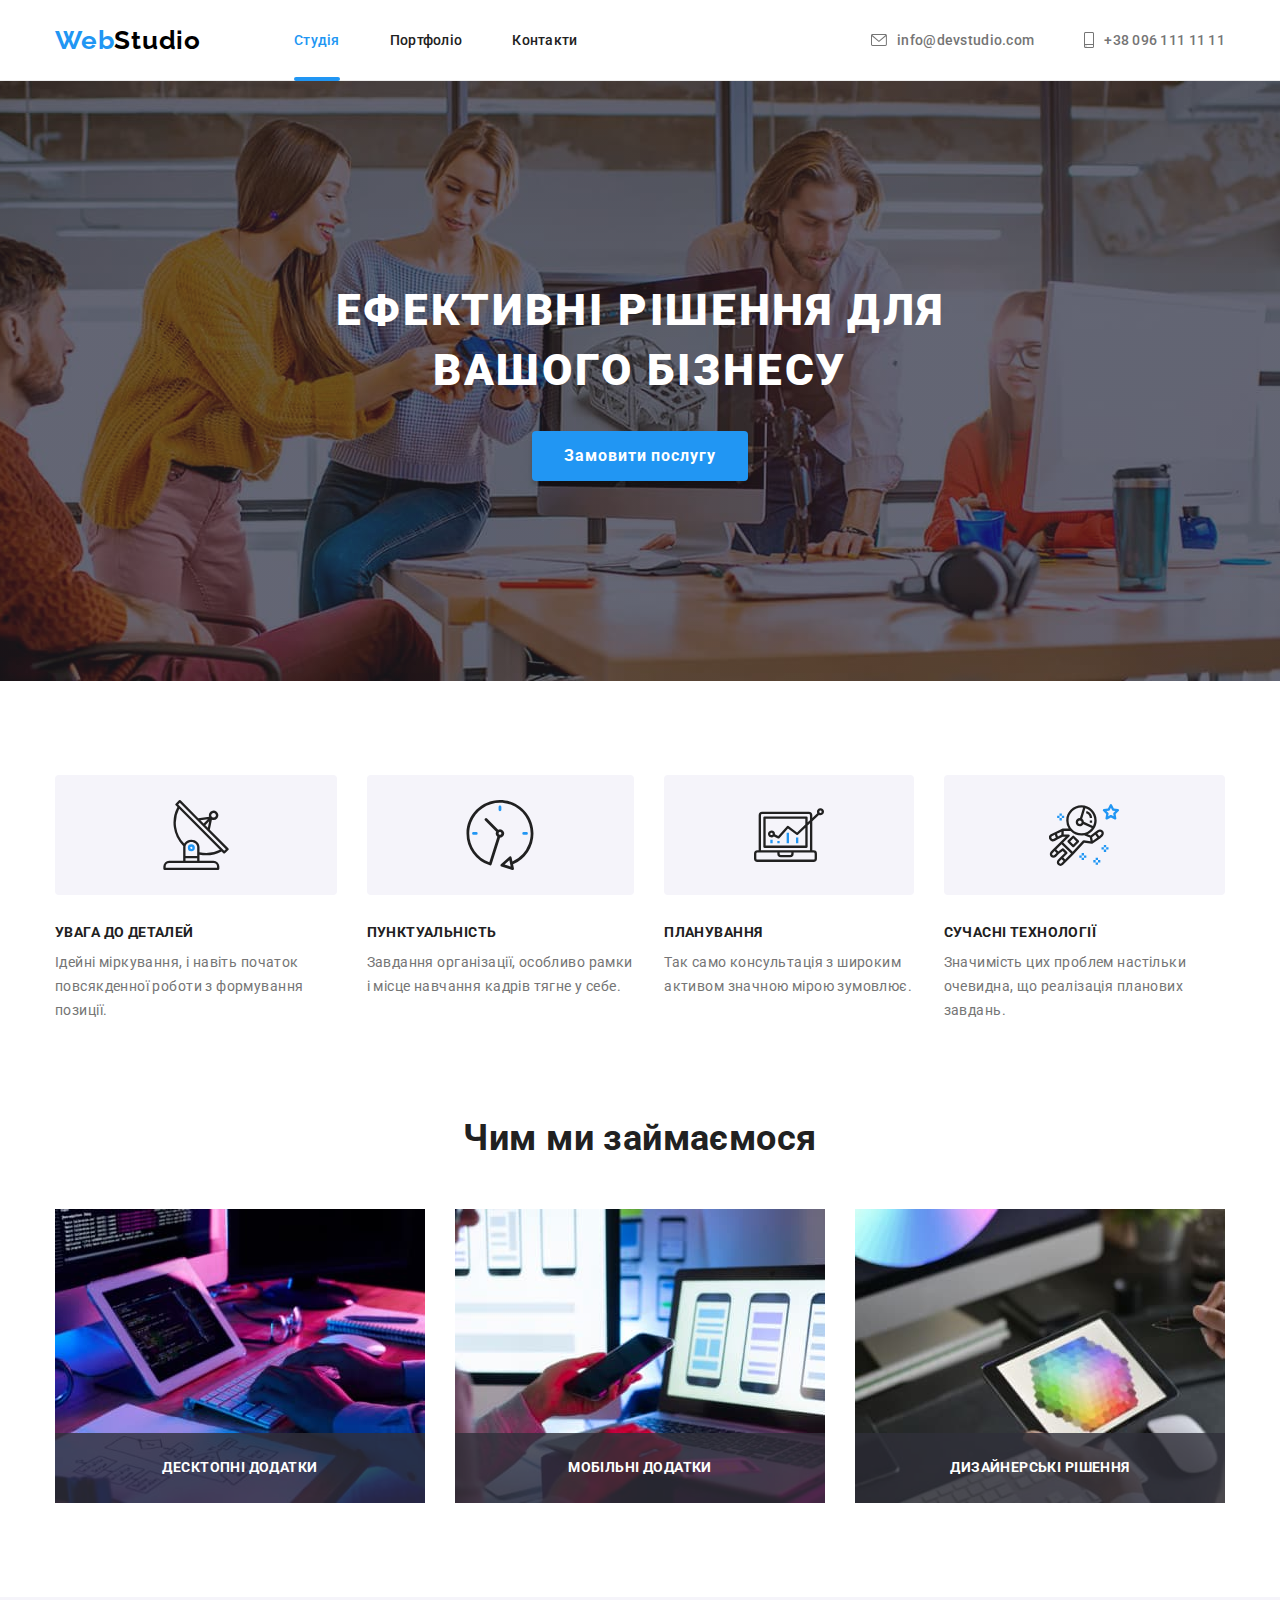
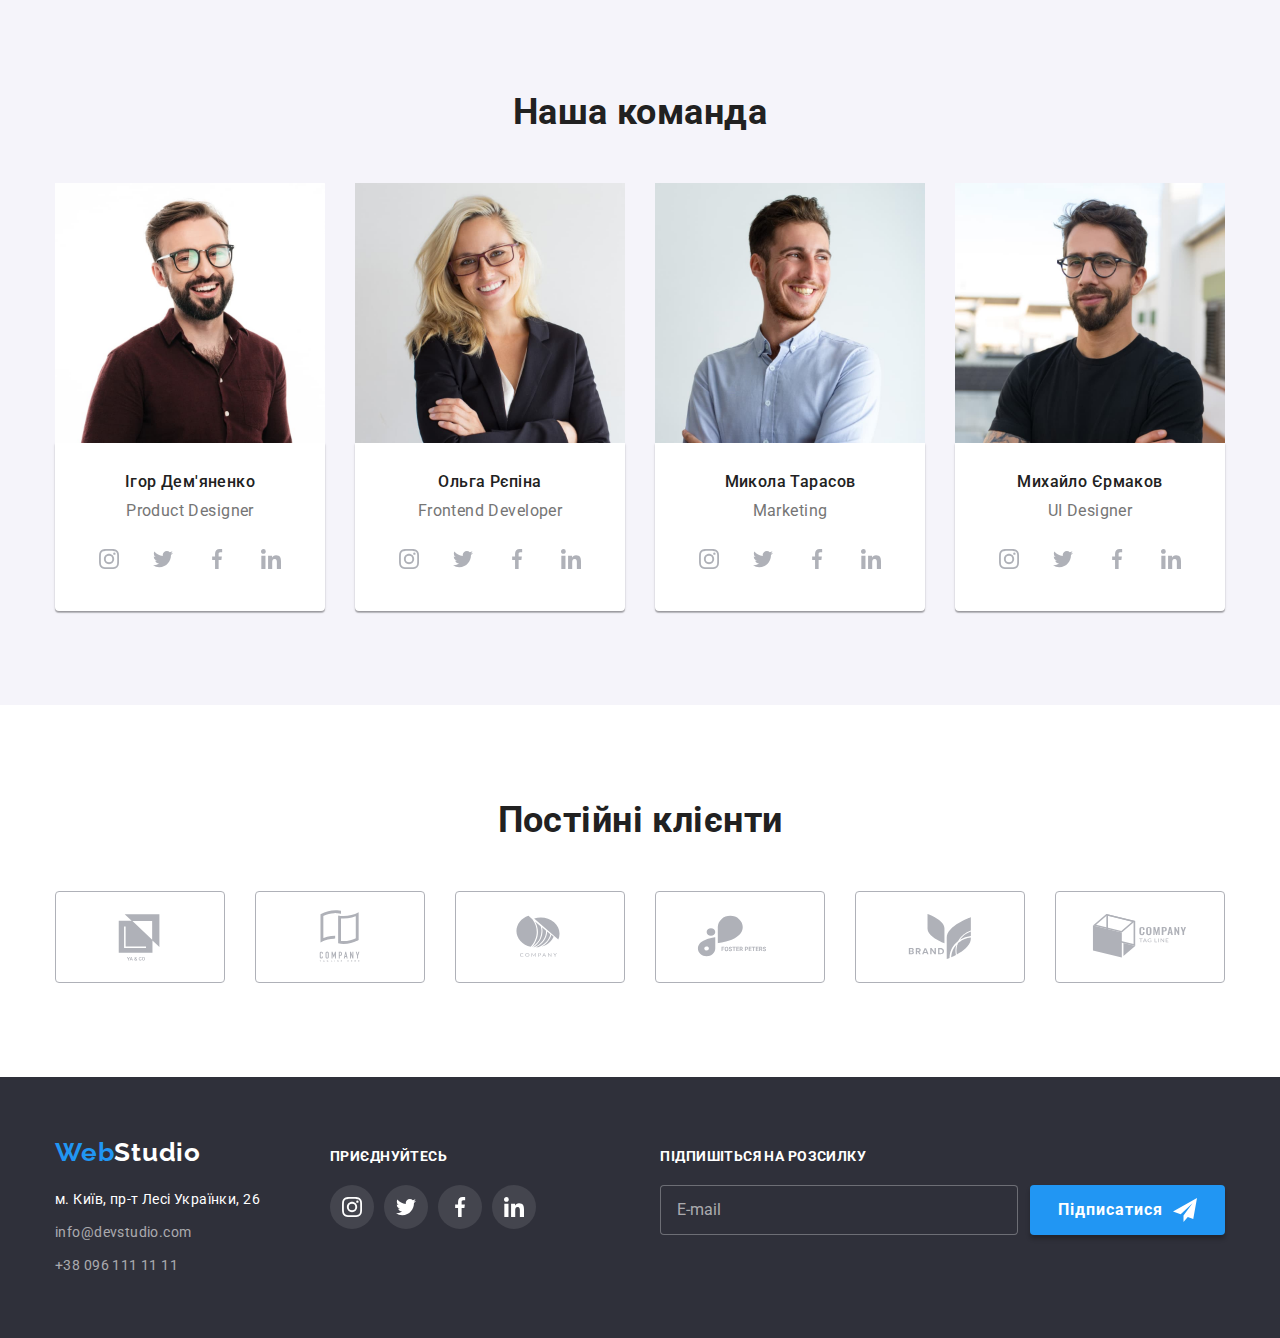
==== index.html @ 320b432a "Initial commit" ====
<!DOCTYPE html>
<html lang="uk">
  <head>
    <meta charset="utf-8" />
    <meta http-equiv="X-UA-Compatible" content="IE=edge" />
    <meta name="viewport" content="width=device-width, initial-scale=1.0" />
    <title>Ефективні рішення для Вашого бізнесу</title>
    <link
      href="https://fonts.googleapis.com/css2?family=Raleway:wght@700&family=Roboto:wght@400;500;700;900&display=swap"
      rel="stylesheet"
    />
    <link
      rel="stylesheet"
      href="https://cdnjs.cloudflare.com/ajax/libs/modern-normalize/1.0.0/modern-normalize.min.css"
    />
    <link rel="stylesheet" href="./css/styles.css" />
  </head>
  <body>
    <header class="header">
      <div class="container">
        <a href="./index.html" class="logo link"><span class="web">Web</span>Studio</a>
        <nav class="nav-menu">
          <ul class="nav-list list">
            <li class="nav-list-point">
              <div class="current-thumb">
                <a href="./index.html" class="nav-list-link current link">Студія</a>
              </div>
            </li>
            <li class="nav-list-point">
              <a href="./portfolio.html" class="nav-list-link link">Портфоліо</a>
            </li>
            <li class="nav-list-point">
              <a href="#" class="nav-list-link link">Контакти</a>
            </li>
          </ul>
        </nav>

        <ul class="header-contacts list">
          <li class="header-contacts-point">
            <a href="mailto:info@devstudio.com" class="header-contacts-link link">
              <svg class="header-icon" width="16" height="12">
                <use href="./images/icons/symbol-defs.svg#icon-mail"></use>
              </svg>
              info@devstudio.com
            </a>
          </li>
          <li class="header-contacts-point">
            <a href="tel:+380961111111" class="header-contacts-link link">
              <svg class="header-icon" width="10" height="16">
                <use href="./images/icons/symbol-defs.svg#icon-smartphone"></use>
              </svg>
              +38 096 111 11 11
            </a>
          </li>
        </ul>
      </div>
    </header>
    <main>
      <section class="hero">
        <div class="container">
          <h1 class="hero-title">Ефективні рішення для вашого бізнесу</h1>
          <button type="button" class="hero-button" data-modal-open>Замовити послугу</button>
        </div>
      </section>
      <section class="benefits section">
        <div class="container">
          <h2 class="visually-hidden">Наші переваги</h2>
          <ul class="benefits-list list">
            <li class="benefits-list-point">
              <div class="benefits-div">
                <svg class="header-icon" , width="70" , height="70">
                  <use href="./images/icons/symbol-defs.svg#icon-antenna"></use>
                </svg>
              </div>
              <h3 class="benefits-list-title">УВАГА ДО ДЕТАЛЕЙ</h3>
              <p class="benefits-list-text">
                Ідейні міркування, і навіть початок повсякденної роботи з формування позиції.
              </p>
            </li>
            <li class="benefits-list-point">
              <div class="benefits-div">
                <svg class="header-icon" , width="70" , height="70">
                  <use href="./images/icons/symbol-defs.svg#icon-clock"></use>
                </svg>
              </div>
              <h3 class="benefits-list-title">ПУНКТУАЛЬНІСТЬ</h3>
              <p class="benefits-list-text">
                Завдання організації, особливо рамки і місце навчання кадрів тягне у себе.
              </p>
            </li>
            <li class="benefits-list-point">
              <div class="benefits-div">
                <svg class="header-icon" , width="70" , height="70">
                  <use href="./images/icons/symbol-defs.svg#icon-diagram"></use>
                </svg>
              </div>
              <h3 class="benefits-list-title">ПЛАНУВАННЯ</h3>
              <p class="benefits-list-text">
                Так само консультація з широким активом значною мірою зумовлює.
              </p>
            </li>
            <li class="benefits-list-point">
              <div class="benefits-div">
                <svg class="header-icon" , width="70" , height="70">
                  <use href="./images/icons/symbol-defs.svg#icon-astronaut"></use>
                </svg>
              </div>
              <h3 class="benefits-list-title">СУЧАСНІ ТЕХНОЛОГІЇ</h3>
              <p class="benefits-list-text">
                Значимість цих проблем настільки очевидна, що реалізація планових завдань.
              </p>
            </li>
          </ul>
        </div>
      </section>
      <section class="function section">
        <div class="container">
          <h2 class="function-title">Чим ми займаємося</h2>
          <ul class="function-list list">
            <li class="function-list-point">
              <div class="function-thumb">
                <img
                  src="./images/main/what-we-make-1.jpg"
                  alt="програмування"
                  width="370"
                  height="294"
                  class="function-list-image"
                />
                <p class="function-img-text text">Десктопні додатки</p>
              </div>
            </li>
            <li class="function-list-point">
              <div class="function-thumb">
                <img
                  src="./images/main/what-we-make-2.jpg"
                  alt="дизайн"
                  width="370"
                  height="294"
                  class="function-list-image"
                />
                <p class="function-img-text text">Мобільні додатки</p>
              </div>
            </li>
            <li class="function-list-point">
              <div class="function-thumb">
                <img
                  src="./images/main/what-we-make-3.jpg"
                  alt="вибір кольорової гами"
                  width="370"
                  height="294"
                  class="function-list-image"
                />
                <p class="function-img-text text">Дизайнерські рішення</p>
              </div>
            </li>
          </ul>
        </div>
      </section>
      <section class="team section">
        <div class="container">
          <h2 class="team-title">Наша команда</h2>
          <ul class="team-list list">
            <li class="team-list-point">
              <img
                src="./images/main/our-team-igor.jpg"
                alt="Член команди Ігор"
                width="270"
                height="260"
                class="team-list-image"
              />
              <div class="team-container">
                <h3 class="team-list-title">Ігор Дем'яненко</h3>
                <p lang="en" class="team-list-text">Product Designer</p>
                <ul class="social-links list">
                  <li class="social-links-point">
                    <a
                      href=""
                      class="social-links-link link"
                      target="_blank"
                      rel="noopener noreferrer"
                      aria-label="іконка Instagram"
                    >
                      <svg class="social-links-icon" width="20" height="20">
                        <use href="./images/icons/symbol-defs.svg#icon-instagram"></use>
                      </svg>
                    </a>
                  </li>
                  <li class="social-links-point">
                    <a
                      href=""
                      class="social-links-link link"
                      target="_blank"
                      rel="noopener noreferrer"
                      aria-label="іконка Twitter"
                    >
                      <svg class="social-links-icon" width="20" height="20">
                        <use href="./images/icons/symbol-defs.svg#icon-twitter"></use>
                      </svg>
                    </a>
                  </li>
                  <li class="social-links-point">
                    <a
                      href=""
                      class="social-links-link link"
                      target="_blank"
                      rel="noopener noreferrer"
                      aria-label="іконка Facebook"
                    >
                      <svg class="social-links-icon" width="20" height="20">
                        <use href="./images/icons/symbol-defs.svg#icon-facebook"></use>
                      </svg>
                    </a>
                  </li>
                  <li class="social-links-point">
                    <a
                      href=""
                      class="social-links-link link"
                      target="_blank"
                      rel="noopener noreferrer"
                      aria-label="іконка Linkedin"
                    >
                      <svg class="social-links-icon" width="20" height="20">
                        <use href="./images/icons/symbol-defs.svg#icon-linkedin"></use>
                      </svg>
                    </a>
                  </li>
                </ul>
              </div>
            </li>
            <li class="team-list-point">
              <img
                src="./images/main/our-team-olga.jpg"
                alt="Член команди Ольга"
                width="270"
                height="260"
                class="team-list-image"
              />
              <div class="team-container">
                <h3 class="team-list-title">Ольга Рєпіна</h3>
                <p lang="en" class="team-list-text">Frontend Developer</p>
                <ul class="social-links list">
                  <li class="social-links-point">
                    <a
                      href=""
                      class="social-links-link link"
                      target="_blank"
                      rel="noopener noreferrer"
                      aria-label="іконка Instagram"
                    >
                      <svg class="social-links-icon" width="20" height="20">
                        <use href="./images/icons/symbol-defs.svg#icon-instagram"></use>
                      </svg>
                    </a>
                  </li>
                  <li class="social-links-point">
                    <a
                      href=""
                      class="social-links-link link"
                      target="_blank"
                      rel="noopener noreferrer"
                      aria-label="іконка Twitter"
                    >
                      <svg class="social-links-icon" width="20" height="20">
                        <use href="./images/icons/symbol-defs.svg#icon-twitter"></use>
                      </svg>
                    </a>
                  </li>
                  <li class="social-links-point">
                    <a
                      href=""
                      class="social-links-link link"
                      target="_blank"
                      rel="noopener noreferrer"
                      aria-label="іконка Facebook"
                    >
                      <svg class="social-links-icon" width="20" height="20">
                        <use href="./images/icons/symbol-defs.svg#icon-facebook"></use>
                      </svg>
                    </a>
                  </li>
                  <li class="social-links-point">
                    <a
                      href=""
                      class="social-links-link link"
                      target="_blank"
                      rel="noopener noreferrer"
                      aria-label="іконка Linkedin"
                    >
                      <svg class="social-links-icon" width="20" height="20">
                        <use href="./images/icons/symbol-defs.svg#icon-linkedin"></use>
                      </svg>
                    </a>
                  </li>
                </ul>
              </div>
            </li>
            <li class="team-list-point">
              <img
                src="./images/main/our-team-mykola.jpg"
                alt="Член команди Микола"
                width="270"
                height="260"
                class="team-list-image"
              />
              <div class="team-container">
                <h3 class="team-list-title">Микола Тарасов</h3>
                <p lang="en" class="team-list-text">Marketing</p>
                <ul class="social-links list">
                  <li class="social-links-point">
                    <a
                      href=""
                      class="social-links-link link"
                      target="_blank"
                      rel="noopener noreferrer"
                      aria-label="іконка Instagram"
                    >
                      <svg class="social-links-icon" width="20" height="20">
                        <use href="./images/icons/symbol-defs.svg#icon-instagram"></use>
                      </svg>
                    </a>
                  </li>
                  <li class="social-links-point">
                    <a
                      href=""
                      class="social-links-link link"
                      target="_blank"
                      rel="noopener noreferrer"
                      aria-label="іконка Twitter"
                    >
                      <svg class="social-links-icon" width="20" height="20">
                        <use href="./images/icons/symbol-defs.svg#icon-twitter"></use>
                      </svg>
                    </a>
                  </li>
                  <li class="social-links-point">
                    <a
                      href=""
                      class="social-links-link link"
                      target="_blank"
                      rel="noopener noreferrer"
                      aria-label="іконка Facebook"
                    >
                      <svg class="social-links-icon" width="20" height="20">
                        <use href="./images/icons/symbol-defs.svg#icon-facebook"></use>
                      </svg>
                    </a>
                  </li>
                  <li class="social-links-point">
                    <a
                      href=""
                      class="social-links-link link"
                      target="_blank"
                      rel="noopener noreferrer"
                      aria-label="іконка Linkedin"
                    >
                      <svg class="social-links-icon" width="20" height="20">
                        <use href="./images/icons/symbol-defs.svg#icon-linkedin"></use>
                      </svg>
                    </a>
                  </li>
                </ul>
              </div>
            </li>
            <li class="team-list-point">
              <img
                src="./images/main/our-team-michael.jpg"
                alt="Член команди Михайло"
                width="270"
                height="260"
                class="team-list-image"
              />
              <div class="team-container">
                <h3 class="team-list-title">Михайло Єрмаков</h3>
                <p lang="en" class="team-list-text">UI Designer</p>
                <ul class="social-links list">
                  <li class="social-links-point">
                    <a
                      href=""
                      class="social-links-link link"
                      target="_blank"
                      rel="noopener noreferrer"
                      aria-label="іконка Instagram"
                    >
                      <svg class="social-links-icon" width="20" height="20">
                        <use href="./images/icons/symbol-defs.svg#icon-instagram"></use>
                      </svg>
                    </a>
                  </li>
                  <li class="social-links-point">
                    <a
                      href=""
                      class="social-links-link link"
                      target="_blank"
                      rel="noopener noreferrer"
                      aria-label="іконка Twitter"
                    >
                      <svg class="social-links-icon" width="20" height="20">
                        <use href="./images/icons/symbol-defs.svg#icon-twitter"></use>
                      </svg>
                    </a>
                  </li>
                  <li class="social-links-point">
                    <a
                      href=""
                      class="social-links-link link"
                      target="_blank"
                      rel="noopener noreferrer"
                      aria-label="іконка Facebook"
                    >
                      <svg class="social-links-icon" width="20" height="20">
                        <use href="./images/icons/symbol-defs.svg#icon-facebook"></use>
                      </svg>
                    </a>
                  </li>
                  <li class="social-links-point">
                    <a
                      href=""
                      class="social-links-link link"
                      target="_blank"
                      rel="noopener noreferrer"
                      aria-label="іконка Linkedin"
                    >
                      <svg class="social-links-icon" width="20" height="20">
                        <use href="./images/icons/symbol-defs.svg#icon-linkedin"></use>
                      </svg>
                    </a>
                  </li>
                </ul>
              </div>
            </li>
          </ul>
        </div>
      </section>
      <section class="clients section">
        <div class="container">
          <h2 class="clients-title">Постійні клієнти</h2>
          <ul class="clients-list list">
            <li class="clients-list-point">
              <a class="clients-link link" href="" target="_blank" rel="noopener noreferrer">
                <svg class="clients-icon" width="106" height="60">
                  <use href="./images/icons/symbol-defs.svg#icon-company-one"></use>
                </svg>
              </a>
            </li>
            <li class="clients-list-point">
              <a class="clients-link link" href="" target="_blank" rel="noopener noreferrer">
                <svg class="clients-icon" width="106" height="60">
                  <use href="./images/icons/symbol-defs.svg#icon-company-two"></use>
                </svg>
              </a>
            </li>
            <li class="clients-list-point">
              <a class="clients-link link" href="" target="_blank" rel="noopener noreferrer">
                <svg class="clients-icon" width="106" height="60">
                  <use href="./images/icons/symbol-defs.svg#icon-company-three"></use>
                </svg>
              </a>
            </li>
            <li class="clients-list-point">
              <a class="clients-link link" href="" target="_blank" rel="noopener noreferrer">
                <svg class="clients-icon" width="106" height="60">
                  <use href="./images/icons/symbol-defs.svg#icon-company-four"></use>
                </svg>
              </a>
            </li>
            <li class="clients-list-point">
              <a class="clients-link link" href="" target="_blank" rel="noopener noreferrer">
                <svg class="clients-icon" width="106" height="60">
                  <use href="./images/icons/symbol-defs.svg#icon-company-five"></use>
                </svg>
              </a>
            </li>
            <li class="clients-list-point">
              <a class="clients-link link" href="" target="_blank" rel="noopener noreferrer">
                <svg class="clients-icon" width="106" height="60">
                  <use href="./images/icons/symbol-defs.svg#icon-company-six"></use>
                </svg>
              </a>
            </li>
          </ul>
        </div>
      </section>
    </main>
    <footer class="footer">
      <div class="container footer">
        <div class="footer-point">
          <a href="./index.html" class="footer-logo link"><span class="web">Web</span>Studio</a>
          <address class="address">
            <ul class="address-list list">
              <li class="address-list-point">
                <a
                  href="https://goo.gl/maps/GuwMSPQfHSUweZrs6"
                  target="_blank"
                  rel="noopener noreferrer"
                  class="address-list-link-text link"
                  >м. Київ, пр-т Лесі Українки, 26</a
                >
              </li>
              <li class="address-list-point">
                <a href="mailto:info@devstdio.com" class="address-list-link link"
                  >info@devstudio.com</a
                >
              </li>
              <li class="address-list-point">
                <a href="tel:+380961111111" class="address-list-link link">+38 096 111 11 11</a>
              </li>
            </ul>
          </address>
        </div>
        <div class="footer-point join">
          <p class="join-text">Приєднуйтесь</p>
          <ul class="footer-socials list">
            <li class="footer-socials-point">
              <a
                href=""
                class="footer-socials-link link"
                target="_blank"
                rel="noopener noreferrer"
                aria-label="іконка Instagram"
              >
                <svg class="social-links-icon" width="20" height="20">
                  <use href="./images/icons/symbol-defs.svg#icon-instagram"></use>
                </svg>
              </a>
            </li>
            <li class="footer-socials-point">
              <a
                href=""
                class="footer-socials-link link"
                target="_blank"
                rel="noopener noreferrer"
                aria-label="іконка Twitter"
              >
                <svg class="social-links-icon" width="20" height="20">
                  <use href="./images/icons/symbol-defs.svg#icon-twitter"></use>
                </svg>
              </a>
            </li>
            <li class="footer-socials-point">
              <a
                href=""
                class="footer-socials-link link"
                target="_blank"
                rel="noopener noreferrer"
                aria-label="іконка Facebook"
              >
                <svg class="social-links-icon" width="20" height="20">
                  <use href="./images/icons/symbol-defs.svg#icon-facebook"></use>
                </svg>
              </a>
            </li>
            <li class="footer-socials-point">
              <a
                href=""
                class="footer-socials-link link"
                target="_blank"
                rel="noopener noreferrer"
                aria-label="іконка Linkedin"
              >
                <svg class="social-links-icon" width="20" height="20">
                  <use href="./images/icons/symbol-defs.svg#icon-linkedin"></use>
                </svg>
              </a>
            </li>
          </ul>
        </div>
        <form name="join" class="form-join">
          <div role="group" aria-labelledby="join-us" class="join-form">
            <label for="join-us" class="join-label">Підпишіться на розсилку</label>
            <div class="join-subform">
              <input type="email" id="join-us" class="join-input" placeholder="E-mail" />
              <button type="submit" class="join-button button">
                Підписатися
                <svg class="join-icon" width="24" height="24">
                  <use href="./images/icons/symbol-defs.svg#icon-send"></use>
                </svg>
              </button>
            </div>
          </div>
        </form>
      </div>
    </footer>
    <div class="backdrop is-hidden" data-modal>
      <div class="modal">
        <button class="modal-button button" data-modal-close>
          <svg class="close-icon" width="18" height="18">
            <use href="./images/icons/symbol-defs.svg#icon-close"></use>
          </svg>
        </button>
        <strong class="modal-title">Залиште свої дані, ми вам передзвонимо</strong>
        <form name="modal-form" class="modal-form">
          <label for="name" name="name-user" class="modal-form-label">Ім'я</label>
          <div class="modal-form-div">
            <input type="text" name="name" id="name" class="modal-form-input" />
            <svg class="modal-icon" width="18" height="18">
              <use href="./images/icons/symbol-defs.svg#icon-name"></use>
            </svg>
          </div>
          <label for="tel" name="tel-user" class="modal-form-label">Телефон</label>
          <div class="modal-form-div">
            <input type="tel" name="tel" id="tel" class="modal-form-input" />
            <svg class="modal-icon" width="18" height="18">
              <use href="./images/icons/symbol-defs.svg#icon-phone"></use>
            </svg>
          </div>
          <label for="mail" name="mail-user" class="modal-form-label">Пошта</label>
          <div class="modal-form-div">
            <input type="email" name="mail" id="mail" class="modal-form-input" />
            <svg class="modal-icon" width="18" height="18">
              <use href="./images/icons/symbol-defs.svg#icon-email"></use>
            </svg>
          </div>
          <label for="comment" name="comment-user" class="modal-form-label">Коментар</label>
          <div class="modal-form-div">
            <textarea
              name="comment"
              id="comment"
              rows="6"
              class="modal-form-input textarea"
              placeholder="Введіть текст"
            ></textarea>
          </div>
          <div role="group" class="checkbox-privacy">
            <input
              type="checkbox"
              name="form-checkbox"
              id="form-checkbox"
              class="modal-form-checkbox"
            />
            <label for="form-checkbox" name="privacy" class="privacy"
              >Погоджуюся з розсилкою та приймаю
              <a class="privacy-link link">Умови договору</a></label
            >
          </div>
          <button type="submit" class="modal-form-button button">Відправити</button>
        </form>
      </div>
    </div>
    <script src="./js/modal.js"></script>
  </body>
</html>
---- css/styles.css ----
:root {
  --primary-text-color: #757575;
  --secondary-text-color: #212121;
  --hover-text-color: #2196f3;
  --hero-background-color: #2f303a;
  --universal-color: #ffffff;
  --function-background-color: #f5f5f5;
  --studio-color: #000000;
  --team-background-color: #f5f4fa;
  --portfolio-div-color: #eeeeee;
  --team-social-links-color: #afb1b8;
  --anim: 250ms cubic-bezier(0.4, 0, 0.2, 1);
}

body {
  font-family: 'Roboto', sans-serif;
  font-size: 14px;
  color: var(--primary-text-color);
  letter-spacing: 0.03em;
}

h1,
h2,
h3,
h4,
h5,
h6,
p,
ul {
  margin: 0;
  padding: 0;
}

img {
  display: block;
  max-width: 100%;
  height: auto;
}

address {
  font-style: normal;
  margin-top: 20px;
}

button {
  display: block;
  cursor: pointer;
  border: none;
  border-radius: 4px;
}

.container {
  width: 1200px;
  padding: 0 15px;
  margin: 0 auto;

  /* outline: 2px solid tomato; */
}

.section {
  padding-bottom: 94px;
  padding-top: 94px;
}

.list {
  list-style-type: none;
  list-style: none;
  padding-left: 0;
  margin: 0;
}

.link {
  text-decoration: none;
  /* color: inherit; */
}

/* header */

.header {
  border-bottom: 1px solid #ececec;
}

.logo {
  font-family: 'Raleway', sans-serif;
  font-weight: 700;
  font-size: 26px;
  line-height: 1.19;
  letter-spacing: 0.03em;
  color: var(--studio-color);

  margin-right: 93px;
}

.web {
  color: var(--hover-text-color);
}

.nav-list .nav-list-link.current {
  color: var(--hover-text-color);
}

.current-thumb {
  position: relative;
}

.nav-list-link.current::after {
  content: '';
  position: absolute;
  height: 4px;
  width: 100%;
  bottom: -33px;
  left: 0;

  background: var(--hover-text-color);
  border-radius: 2px;
}

.nav-list-link,
.header-contacts-link {
  padding-top: 32px;
  padding-bottom: 32px;

  font-weight: 500;
  line-height: 1.17;
  letter-spacing: 0.02em;
  color: var(--primary-text-color);

  transition: color var(--anim);
}

.nav-list-link {
  color: var(--secondary-text-color);
}

.nav-list-point:not(.nav-list-point:last-child) {
  color: var(--secondary-text-color);
  margin-right: 50px;
}

.nav-list-link:hover,
.nav-list-link:focus {
  color: var(--hover-text-color);
}

.header-contacts-link:hover,
.header-contacts-link:focus {
  color: var(--hover-text-color);
}

.header .container {
  display: flex;
  align-items: center;
}

.nav-list,
.header-contacts {
  display: flex;
}

.header-contacts {
  margin-left: auto;
}

.header-contacts-point:not(.header-contacts-point:last-child) {
  margin-right: 50px;
}

.header-contacts-link {
  display: flex;
  align-items: center;
  gap: 10px;
}

.header-icon {
  fill: currentColor;
}

/* main */

/* hero */
.hero {
  background-color: var(--hero-background-color);
  background-image: linear-gradient(rgba(47, 48, 58, 0.4), rgba(47, 48, 58, 0.4)),
    url(../images/main/hero-image.jpg);
  background-repeat: no-repeat;
  background-position: center;
  background-size: cover;
  height: 600px;
  max-width: 1600px;
  text-align: center;
  padding-top: 200px;
  padding-bottom: 200px;
  margin: 0 auto;
}

.hero-title {
  margin-right: auto;
  margin-left: auto;
  margin-bottom: 30px;

  width: 696px;
  font-style: normal;
  font-weight: 900;
  font-size: 44px;
  line-height: 1.36;
  letter-spacing: 0.06em;
  text-transform: uppercase;
  color: var(--universal-color);
}

.hero-button {
  background: var(--hover-text-color);
  box-shadow: 0px 4px 4px rgba(0, 0, 0, 0.15);

  font-family: inherit;
  font-weight: 700;
  font-size: 16px;
  line-height: 1.875;
  letter-spacing: 0.06em;
  color: var(--universal-color);

  margin-left: auto;
  margin-right: auto;
  padding: 10px 32px;
}

/* benefits */

.visually-hidden {
  position: absolute;
  width: 1px;
  height: 1px;
  margin: -1px;
  border: 0;
  padding: 0;

  white-space: nowrap;
  clip-path: inset(100%);
  clip: rect(0 0 0 0);
  overflow: hidden;
}

.benefits-div {
  background: #f5f4fa;
  border-radius: 4px;
  margin-bottom: 30px;
  height: 120px;

  display: flex;
  justify-content: center;
  align-items: center;
}

.benefits-list {
  list-style-type: none;
  display: flex;
}

.benefits-list-point:not(.benefits-list-point:last-child) {
  margin-right: 30px;
}

.benefits-list-title {
  font-size: 14px;
  line-height: 1.14;
  text-transform: uppercase;

  margin-bottom: 10px;

  color: var(--secondary-text-color);
}

.benefits-list-text {
  line-height: 1.71;
}

/* section function and team*/

.function {
  padding-top: 0;
}

.function-thumb {
  position: relative;
  overflow: hidden;
}

.function-img-text {
  position: absolute;
  bottom: 0;
  width: 100%;
  display: flex;
  align-items: center;
  justify-content: center;
  height: 70px;

  font-weight: 700;
  line-height: 1.14;
  text-align: center;
  text-transform: uppercase;

  color: var(--universal-color);
  background-color: rgba(47, 48, 58, 0.8);
}

.team {
  background-color: var(--team-background-color);
}

.function-list,
.team-list {
  list-style-type: none;
  display: flex;
}

.function-list-point:not(.function-list-point:last-child) {
  margin-right: 30px;
}

.team-list-point:not(.team-list-point:last-child) {
  margin-right: 30px;
}

.function-title,
.team-title,
.clients-title {
  font-size: 36px;
  line-height: 1.17;
  text-align: center;

  margin-bottom: 50px;

  color: var(--secondary-text-color);
}

.team-list-title {
  font-weight: 500;
  font-size: 16px;
  line-height: 1.17;
  text-align: center;

  margin-bottom: 10px;

  color: var(--secondary-text-color);
}
.team-list-text {
  font-size: 16px;
  line-height: 1.17;
  text-align: center;
  margin-bottom: 16px;
}

.social-links {
  display: flex;
  align-items: center;
  justify-content: center;
  gap: 10px;
}

.social-links-link {
  display: flex;
  align-items: center;
  justify-content: center;

  width: 44px;
  height: 44px;
  border-radius: 50%;
  color: var(--team-social-links-color);

  transition: color var(--anim), background-color var(--anim);
}

.social-links-link:hover,
.social-links-link:focus {
  color: var(--universal-color);
  background-color: var(--hover-text-color);
}

.social-links-icon {
  fill: currentColor;
}

.team-container {
  box-shadow: 0px 1px 3px rgba(0, 0, 0, 0.12), 0px 1px 1px rgba(0, 0, 0, 0.14),
    0px 2px 1px rgba(0, 0, 0, 0.2);
  border-radius: 0px 0px 4px 4px;
  background-color: var(--universal-color);

  padding-top: 30px;
  padding-bottom: 30px;
}

/* clients */

.clients-list {
  display: flex;
  align-items: center;
  justify-content: center;
  gap: 30px;
}

.clients-link {
  display: flex;
  align-items: center;
  justify-content: center;

  border: 1px solid currentColor;
  border-radius: 4px;
  width: 170px;
  height: 92px;

  color: var(--team-social-links-color);

  transition: color var(--anim);
}

.clients-link:hover,
.clients-link:focus {
  color: var(--hover-text-color);
}

.clients-icon {
  fill: currentColor;
}

/* footer */

.footer {
  background-color: var(--hero-background-color);
  padding-top: 60px;
  padding-bottom: 60px;
}

.footer-list {
  display: flex;
  align-items: baseline;
  gap: 70px;
}

.join-text,
.join-label {
  font-weight: 700;
  line-height: 1.14;
  text-transform: uppercase;

  color: var(--universal-color);
  margin-bottom: 20px;
}

.container.footer {
  display: flex;
  align-items: baseline;
  padding-top: 0;
  padding-bottom: 0;
}

.footer-point.join {
  margin-left: 70px;
}

.footer-socials {
  display: flex;
  align-items: center;
  justify-content: center;
  gap: 10px;
}

.footer-socials-link {
  display: flex;
  align-items: center;
  justify-content: center;

  width: 44px;
  height: 44px;
  border-radius: 50%;
  color: var(--universal-color);
  background-color: rgba(255, 255, 255, 0.1);

  transition: background-color var(--anim);
}

.footer-socials-link:hover,
.footer-socials-link:focus {
  background-color: var(--hover-text-color);
}

.footer-icon {
  fill: currentColor;
}

.footer-logo {
  font-family: 'Raleway', sans-serif;
  font-weight: 700;
  font-size: 26px;
  line-height: 1.19;
  letter-spacing: 0.03em;
  color: var(--universal-color);

  margin-bottom: 20px;
}

.address-list-point:not(.address-list-point:last-child) {
  margin-bottom: 9px;
}

.address-list-link-text {
  font-style: normal;
  line-height: 1.71;

  color: var(--universal-color);

  transition: color var(--anim);
}

.address-list-link {
  font-style: normal;
  line-height: 1.71;

  color: rgba(255, 255, 255, 0.6);

  transition: color var(--anim);
}

.address-list-link:hover,
.address-list-link-text:hover,
.address-list-link:focus,
.address-list-link-text:focus {
  color: var(--hover-text-color);
}

.form-join {
  margin-left: auto;
}

.join-form {
  display: flex;
  align-items: baseline;
  flex-direction: column;
}

.join-subform {
  display: flex;
  gap: 12px;
}

.join-input {
  border: 1px solid rgba(255, 255, 255, 0.3);
  border-radius: 4px;
  padding-left: 16px;
  background-color: var(--hero-background-color);
  width: 358px;
  color: var(--universal-color);
}

.join-input::placeholder {
  font-weight: 400;
  font-size: 16px;
  line-height: 1.25;
  align-items: center;

  color: rgba(255, 255, 255, 0.6);
}

.join-button,
.modal-form-button {
  background-color: var(--hover-text-color);
  padding: 10px 28px;
  display: flex;
  align-items: center;

  font-family: inherit;
  font-weight: 700;
  font-size: 16px;
  line-height: 1.88;
  text-align: center;
  letter-spacing: 0.06em;
  color: var(--universal-color);
  box-shadow: 0px 4px 4px rgba(0, 0, 0, 0.25);

  transition: background-color var(--anim);
}

.modal-form-button:hover,
.modal-formbutton:focus,
.join-button:hover,
.join-button:focus {
  background-color: #188ce8;
}

.join-icon {
  margin-left: 10px;
}

/* portfolio section */

.button-list,
.img-list {
  list-style-type: none;
  display: flex;
  flex-wrap: wrap;
}

.button-list {
  justify-content: center;
  margin-bottom: 50px;
}

.button-list-point:not(.button-list-point:last-child) {
  margin-right: 8px;
}

.portfolio-button {
  font-family: inherit;
  font-weight: 500;
  font-size: 16px;
  line-height: 1.62;
  text-align: center;
  letter-spacing: 0.03em;

  padding: 6px 22px;

  background-color: var(--team-background-color);
  color: var(--secondary-text-color);
  border: 0;

  transition: color var(--anim), background var(--anim), box-shadow var(--anim);
}

.portfolio-button:hover,
.portfolio-button:focus,
.portfolio-button:active {
  color: var(--universal-color);
  background: var(--hover-text-color);
  box-shadow: 0px 3px 1px rgba(0, 0, 0, 0.1), 0px 1px 2px rgba(0, 0, 0, 0.08),
    0px 2px 2px rgba(0, 0, 0, 0.12);
}

.img-list-point:not(.img-list-point:nth-child(3n)) {
  margin-right: 30px;
}

.img-list-point:not(.img-list-point:nth-child(n + 7)) {
  margin-bottom: 30px;
}

.img-link {
  display: block;
  color: inherit;
}

.portfolio-thumb {
  position: relative;
  overflow: hidden;
}

.overlay {
  position: absolute;
  bottom: 0;
  transform: translateY(100%);

  width: 100%;
  height: 100%;
  padding-left: 24px;
  padding-right: 24px;
  display: flex;
  align-items: center;

  font-size: 18px;
  line-height: 1.56;

  color: var(--universal-color);
  background-color: var(--hover-text-color);

  transition: transform var(--anim), box-shadow var(--anim);
}

.img-link:hover,
.img-link:focus {
  box-shadow: 0px 1px 1px rgba(0, 0, 0, 0.12), 0px 4px 4px rgba(0, 0, 0, 0.06),
    1px 4px 6px rgba(0, 0, 0, 0.16);
}

.img-link:hover .overlay,
.img-link:focus .overlay {
  transform: translateY(0%);
}

.img-list-container {
  border: 1px solid var(--portfolio-div-color);
  padding-top: 20px;
  padding-right: 24px;
  padding-left: 24px;
  padding-bottom: 20px;
}

.img-list-title {
  font-size: 18px;
  line-height: 2;
  letter-spacing: 0.06em;

  color: var(--secondary-text-color);

  margin-bottom: 4px;
}

.img-list-text {
  font-size: 16px;
  line-height: 1.88;
}

.backdrop {
  position: fixed;
  top: 0;
  left: 0;

  width: 100%;
  height: 100%;

  background-color: rgba(0, 0, 0, 0.2);

  transition: opacity var(--anim), visibility var(--anim);
}

.backdrop.is-hidden {
  opacity: 0;
  visibility: hidden;
  pointer-events: none;
}

.modal {
  position: absolute;
  top: 50%;
  left: 50%;
  padding: 40px;

  transform: translate(-50%, -50%);

  width: 528px;
  height: 581px;
  background-color: var(--universal-color);
  box-shadow: 0px 1px 3px rgba(0, 0, 0, 0.12), 0px 1px 1px rgba(0, 0, 0, 0.14),
    0px 2px 1px rgba(0, 0, 0, 0.2);
  border-radius: 4px;
}

.modal-button {
  position: absolute;
  top: 14px;
  right: 14px;

  display: inline-flex;
  align-items: center;
  justify-content: center;
  cursor: pointer;

  padding: 0;
  width: 30px;
  height: 30px;
  border-radius: 50%;
  background: var(--universal-color);
  border: 1px solid rgba(0, 0, 0, 0.1);
}

.close-icon {
  fill: #000000;
  transition: fill var(--anim);
}

.modal-button:hover .close-icon,
.modal-button:focus .close-icon {
  fill: var(--hover-text-color);
}

.modal-title {
  display: block;
  text-align: center;
  margin-bottom: 12px;

  font-weight: 700;
  font-size: 20px;
  line-height: 1.15;

  color: var(--secondary-text-color);
}

.modal-form-div {
  position: relative;
}

.modal-form-div:not(.modal-form-div:last-child) {
  margin-bottom: 10px;
}

.modal-icon {
  position: absolute;
  top: 50%;
  left: 21px;
  transform: translate(-50%, -50%);

  transition: fill var(--anim);
}

.modal-form-input {
  width: 100%;
  border: 1px solid rgba(33, 33, 33, 0.2);
  border-radius: 4px;
  padding: 12px 42px;

  outline-offset: -1px;
  outline: 1px solid transparent;
  transition: outline-color var(--anim);
}

.modal-form-input:focus {
  outline-color: var(--hover-text-color);
}

.modal-form-input:focus + .modal-icon {
  fill: var(--hover-text-color);
}

.modal-form-label {
  display: block;
  margin-bottom: 4px;
}

.modal-form-label,
.textarea::placeholder {
  font-size: 12px;
  line-height: 1.16;
  letter-spacing: 0.01em;
  margin-bottom: 4px;

  color: var(--primary-text-color);
}

.textarea {
  display: block;
  padding: 12px 16px;
  resize: none;
  margin-bottom: 0;
}

.textarea::placeholder {
  color: rgba(117, 117, 117, 0.5);
  margin-bottom: 0;
}

.checkbox-privacy {
  margin-top: 20px;
  margin-bottom: 30px;
  display: flex;
  align-items: center;
  justify-content: center;
}

.modal-form-checkbox {
  margin-right: 8.38px;
  appearance: none;
  width: 16px;
  height: 15px;
  border: 2px solid var(--secondary-text-color);
  border-radius: 2px;

  outline-offset: -2px;
  outline: 2px solid transparent;
  transition: outline-color var(--anim), background-color var(--anim), background-size var(--anim);
  background-position: center;
  background-repeat: no-repeat;
  background-size: 0;
}

.modal-form-checkbox:checked {
  outline-color: var(--hover-text-color);
  background-color: var(--hover-text-color);
  background-image: url("data:image/svg+xml,%3Csvg width='13' height='10' viewBox='0 0 13 10' fill='none' xmlns='http://www.w3.org/2000/svg'%3E%3Cpath d='M1.95703 4.75166L1.88825 4.68604L1.81923 4.75141L0.93123 5.59258L0.854858 5.66492L0.930974 5.73753L4.42671 9.07236L4.49574 9.1382L4.56476 9.07236L12.069 1.91352L12.1449 1.84116L12.069 1.76881L11.1873 0.927644L11.1183 0.861826L11.0493 0.927611L4.49577 7.17353L1.95703 4.75166Z' fill='white' stroke='white' stroke-width='0.2'/%3E%3C/svg%3E");
  background-size: 11px 8px;
}

.privacy {
  font-size: 14px;
  line-height: 1.71;
}

.privacy-link {
  color: var(--hover-text-color);
  text-decoration: underline;
  cursor: pointer;
}

.modal-form-button {
  display: block;
  margin-left: auto;
  margin-right: auto;
  padding: 10px 50px;
}
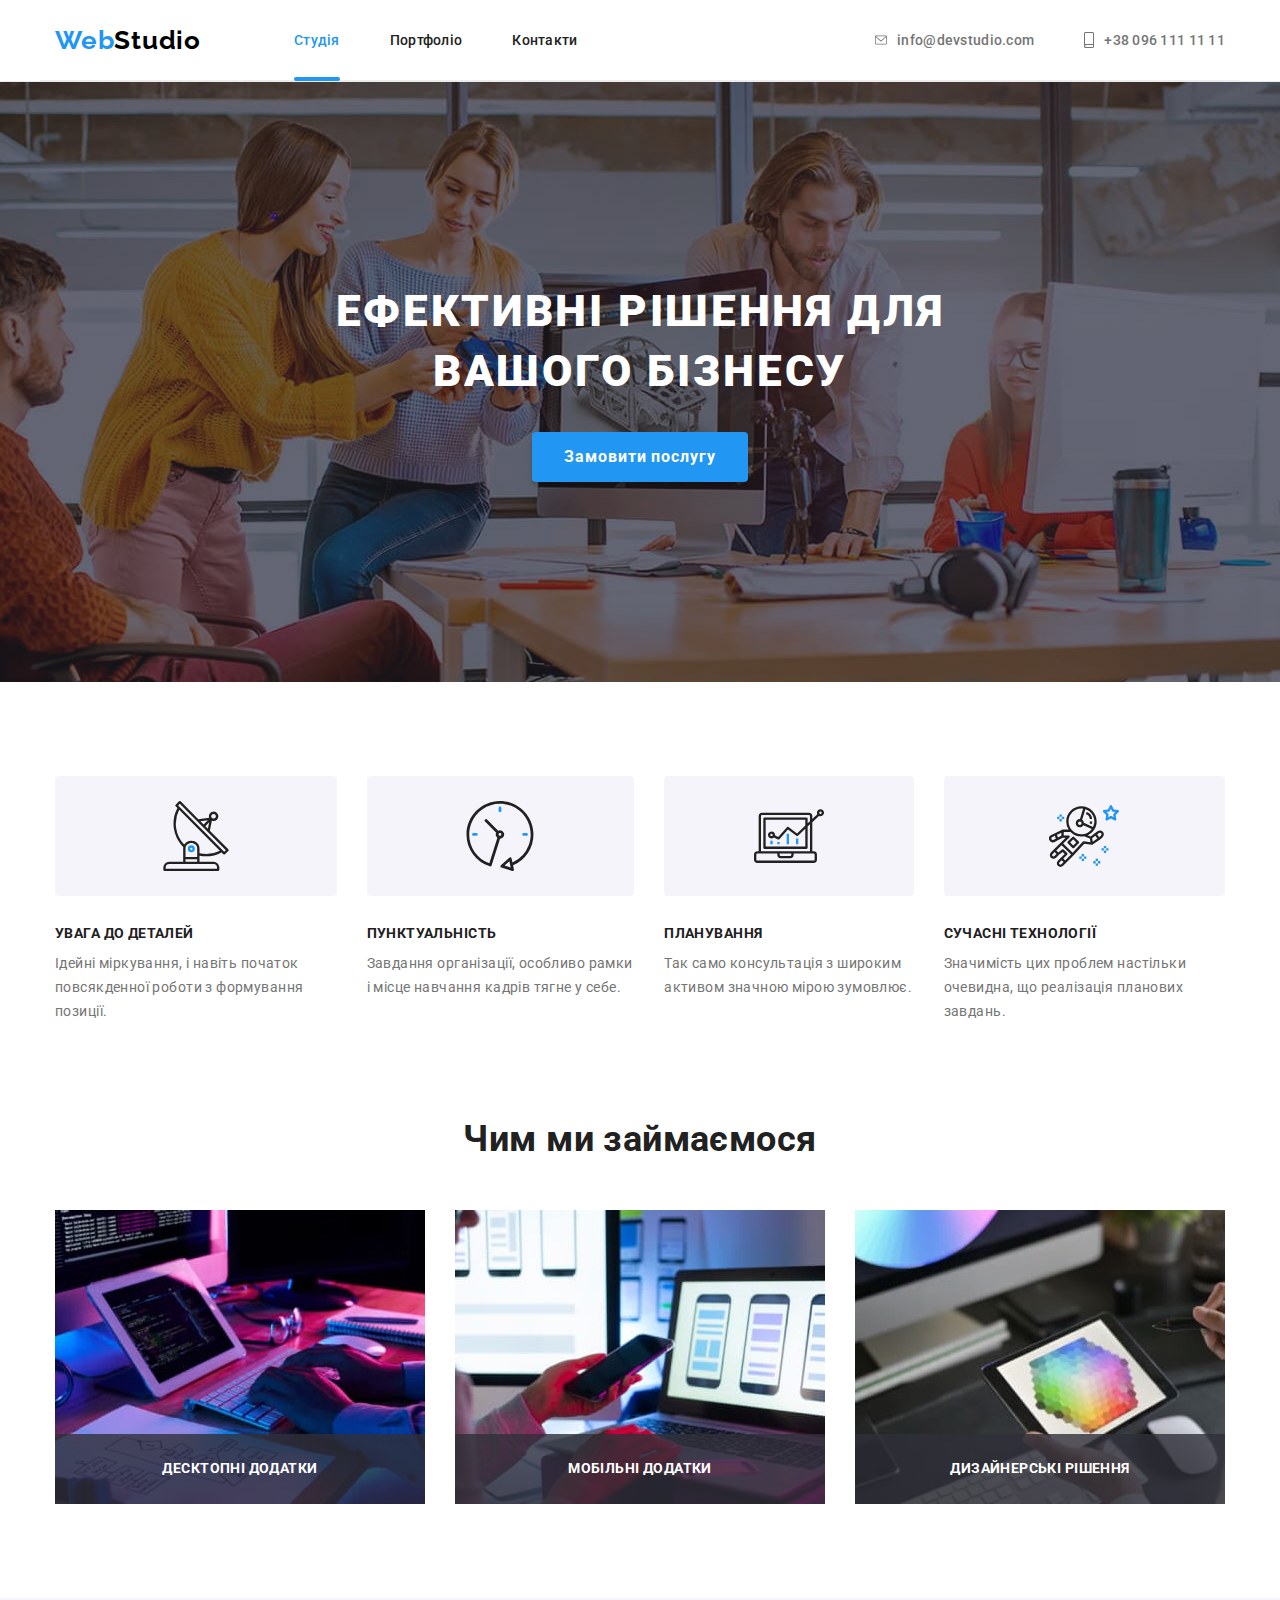
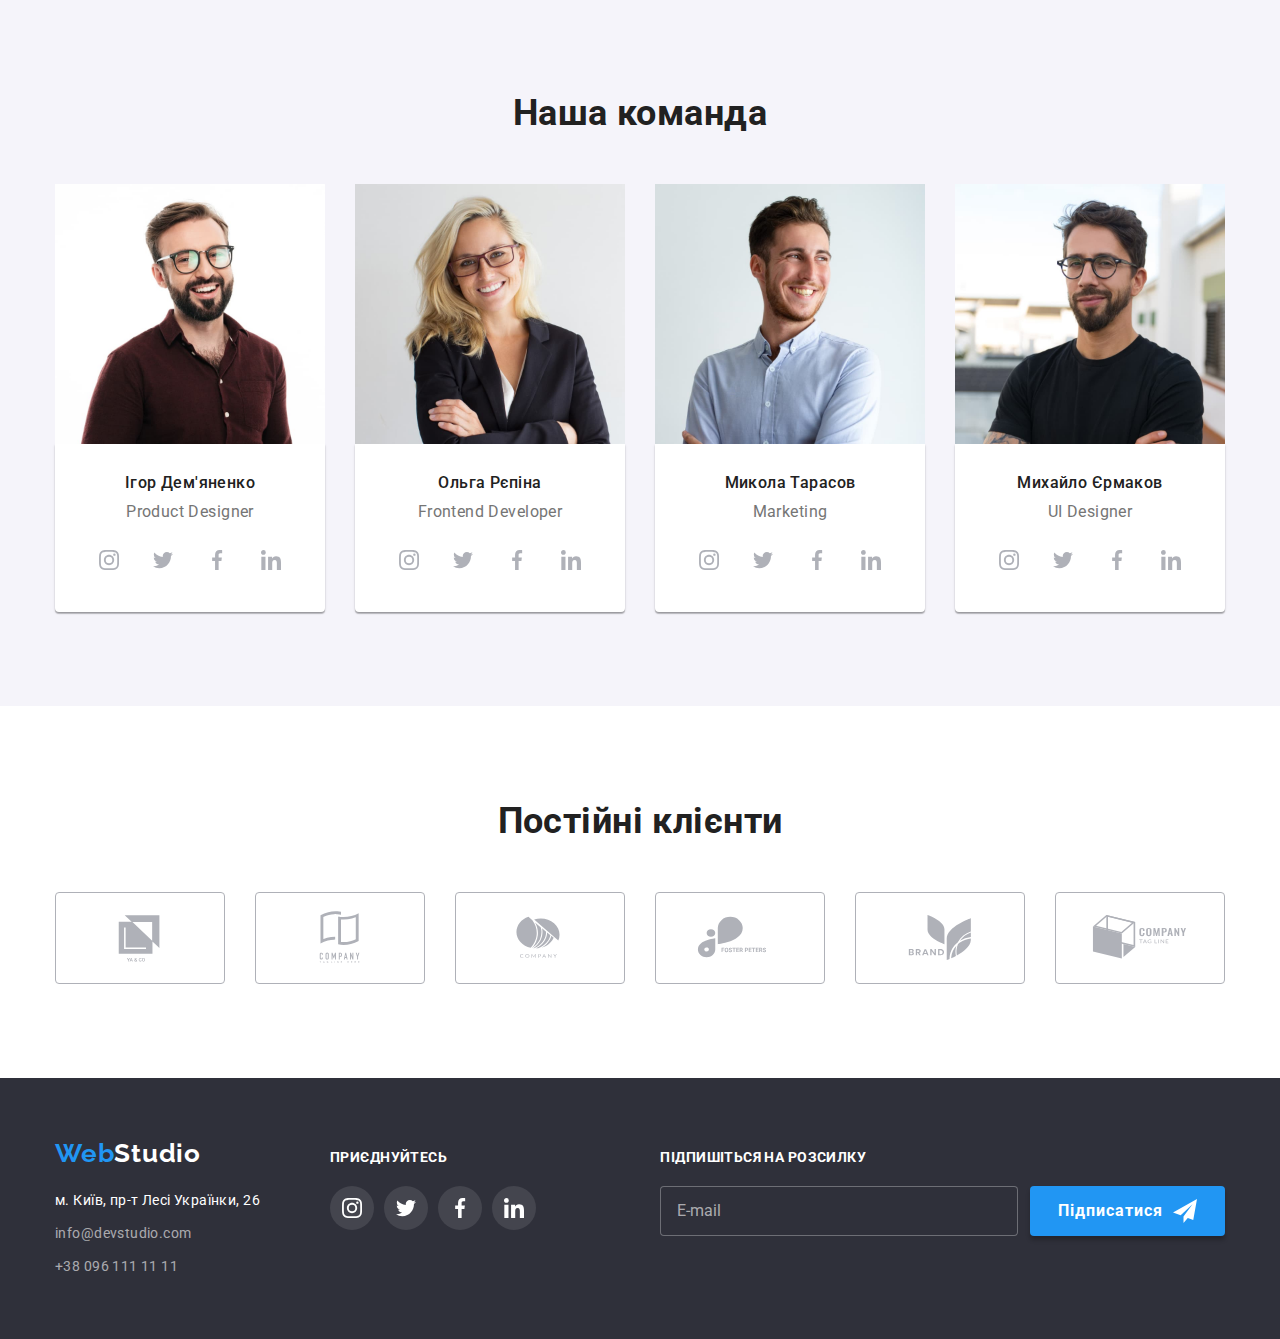
==== commit 109ae15b: "BEM update" ====
--- a/index.html
+++ b/index.html
@@ -17,36 +17,36 @@
   </head>
   <body>
     <header class="header">
-      <div class="container">
-        <a href="./index.html" class="logo link"><span class="web">Web</span>Studio</a>
-        <nav class="nav-menu">
-          <ul class="nav-list list">
-            <li class="nav-list-point">
+      <div class="container header">
+        <a href="./index.html" class="logo link"><span class="logo__web">Web</span>Studio</a>
+        <nav class="nav">
+          <ul class="nav__list list">
+            <li class="nav__item">
               <div class="current-thumb">
-                <a href="./index.html" class="nav-list-link current link">Студія</a>
-              </div>
-            </li>
-            <li class="nav-list-point">
-              <a href="./portfolio.html" class="nav-list-link link">Портфоліо</a>
-            </li>
-            <li class="nav-list-point">
-              <a href="#" class="nav-list-link link">Контакти</a>
+                <a href="./index.html" class="nav__link nav__link--current link">Студія</a>
+              </div>
+            </li>
+            <li class="nav__item">
+              <a href="./portfolio.html" class="nav__link link">Портфоліо</a>
+            </li>
+            <li class="nav__item">
+              <a href="#" class="nav__link link">Контакти</a>
             </li>
           </ul>
         </nav>
 
         <ul class="header-contacts list">
-          <li class="header-contacts-point">
-            <a href="mailto:info@devstudio.com" class="header-contacts-link link">
-              <svg class="header-icon" width="16" height="12">
+          <li class="header-contacts__item">
+            <a href="mailto:info@devstudio.com" class="header-contacts__link link">
+              <svg class="header-contacts__icon" , width="12" , height="16">
                 <use href="./images/icons/symbol-defs.svg#icon-mail"></use>
               </svg>
               info@devstudio.com
             </a>
           </li>
-          <li class="header-contacts-point">
-            <a href="tel:+380961111111" class="header-contacts-link link">
-              <svg class="header-icon" width="10" height="16">
+          <li class="header-contacts__item">
+            <a href="tel:+380961111111" class="header-contacts__link link">
+              <svg class="header-contacts__icon" , width="10" , height="16">
                 <use href="./images/icons/symbol-defs.svg#icon-smartphone"></use>
               </svg>
               +38 096 111 11 11
@@ -58,55 +58,55 @@
     <main>
       <section class="hero">
         <div class="container">
-          <h1 class="hero-title">Ефективні рішення для вашого бізнесу</h1>
-          <button type="button" class="hero-button" data-modal-open>Замовити послугу</button>
+          <h1 class="hero__title">Ефективні рішення для вашого бізнесу</h1>
+          <button type="button" class="hero__button" data-modal-open>Замовити послугу</button>
         </div>
       </section>
       <section class="benefits section">
         <div class="container">
           <h2 class="visually-hidden">Наші переваги</h2>
-          <ul class="benefits-list list">
-            <li class="benefits-list-point">
-              <div class="benefits-div">
-                <svg class="header-icon" , width="70" , height="70">
+          <ul class="benefits__list list">
+            <li class="benefits__item">
+              <div class="benefits__div">
+                <svg class="benefits__icon" , width="70" , height="70">
                   <use href="./images/icons/symbol-defs.svg#icon-antenna"></use>
                 </svg>
               </div>
-              <h3 class="benefits-list-title">УВАГА ДО ДЕТАЛЕЙ</h3>
-              <p class="benefits-list-text">
+              <h3 class="benefits__title">УВАГА ДО ДЕТАЛЕЙ</h3>
+              <p class="benefits__text">
                 Ідейні міркування, і навіть початок повсякденної роботи з формування позиції.
               </p>
             </li>
-            <li class="benefits-list-point">
-              <div class="benefits-div">
-                <svg class="header-icon" , width="70" , height="70">
+            <li class="benefits__item">
+              <div class="benefits__div">
+                <svg class="benefits__icon" , width="70" , height="70">
                   <use href="./images/icons/symbol-defs.svg#icon-clock"></use>
                 </svg>
               </div>
-              <h3 class="benefits-list-title">ПУНКТУАЛЬНІСТЬ</h3>
-              <p class="benefits-list-text">
+              <h3 class="benefits__title">ПУНКТУАЛЬНІСТЬ</h3>
+              <p class="benefits__text">
                 Завдання організації, особливо рамки і місце навчання кадрів тягне у себе.
               </p>
             </li>
-            <li class="benefits-list-point">
-              <div class="benefits-div">
-                <svg class="header-icon" , width="70" , height="70">
+            <li class="benefits__item">
+              <div class="benefits__div">
+                <svg class="benefits__icon" , width="70" , height="70">
                   <use href="./images/icons/symbol-defs.svg#icon-diagram"></use>
                 </svg>
               </div>
-              <h3 class="benefits-list-title">ПЛАНУВАННЯ</h3>
-              <p class="benefits-list-text">
+              <h3 class="benefits__title">ПЛАНУВАННЯ</h3>
+              <p class="benefits__text">
                 Так само консультація з широким активом значною мірою зумовлює.
               </p>
             </li>
-            <li class="benefits-list-point">
-              <div class="benefits-div">
-                <svg class="header-icon" , width="70" , height="70">
+            <li class="benefits__item">
+              <div class="benefits__div">
+                <svg class="benefits__icon" , width="70" , height="70">
                   <use href="./images/icons/symbol-defs.svg#icon-astronaut"></use>
                 </svg>
               </div>
-              <h3 class="benefits-list-title">СУЧАСНІ ТЕХНОЛОГІЇ</h3>
-              <p class="benefits-list-text">
+              <h3 class="benefits__title">СУЧАСНІ ТЕХНОЛОГІЇ</h3>
+              <p class="benefits__text">
                 Значимість цих проблем настільки очевидна, що реалізація планових завдань.
               </p>
             </li>
@@ -115,42 +115,42 @@
       </section>
       <section class="function section">
         <div class="container">
-          <h2 class="function-title">Чим ми займаємося</h2>
-          <ul class="function-list list">
-            <li class="function-list-point">
-              <div class="function-thumb">
+          <h2 class="function__title">Чим ми займаємося</h2>
+          <ul class="function__list list">
+            <li class="function__item">
+              <div class="function__thumb">
                 <img
                   src="./images/main/what-we-make-1.jpg"
                   alt="програмування"
                   width="370"
                   height="294"
-                  class="function-list-image"
+                  class="function__image"
                 />
-                <p class="function-img-text text">Десктопні додатки</p>
-              </div>
-            </li>
-            <li class="function-list-point">
-              <div class="function-thumb">
+                <p class="function__text text">Десктопні додатки</p>
+              </div>
+            </li>
+            <li class="function__item">
+              <div class="function__thumb">
                 <img
                   src="./images/main/what-we-make-2.jpg"
                   alt="дизайн"
                   width="370"
                   height="294"
-                  class="function-list-image"
+                  class="function__image"
                 />
-                <p class="function-img-text text">Мобільні додатки</p>
-              </div>
-            </li>
-            <li class="function-list-point">
-              <div class="function-thumb">
+                <p class="function__text text">Мобільні додатки</p>
+              </div>
+            </li>
+            <li class="function__item">
+              <div class="function__thumb">
                 <img
                   src="./images/main/what-we-make-3.jpg"
                   alt="вибір кольорової гами"
                   width="370"
                   height="294"
-                  class="function-list-image"
+                  class="function__image"
                 />
-                <p class="function-img-text text">Дизайнерські рішення</p>
+                <p class="function__text text">Дизайнерські рішення</p>
               </div>
             </li>
           </ul>
@@ -158,68 +158,68 @@
       </section>
       <section class="team section">
         <div class="container">
-          <h2 class="team-title">Наша команда</h2>
-          <ul class="team-list list">
-            <li class="team-list-point">
+          <h2 class="team__title">Наша команда</h2>
+          <ul class="team-grid list">
+            <li class="team-grid__item">
               <img
                 src="./images/main/our-team-igor.jpg"
                 alt="Член команди Ігор"
                 width="270"
                 height="260"
-                class="team-list-image"
+                class="team-grid__image"
               />
-              <div class="team-container">
-                <h3 class="team-list-title">Ігор Дем'яненко</h3>
-                <p lang="en" class="team-list-text">Product Designer</p>
+              <div class="team-grid__container">
+                <h3 class="team-grid__title">Ігор Дем'яненко</h3>
+                <p lang="en" class="team-grid__text">Product Designer</p>
                 <ul class="social-links list">
-                  <li class="social-links-point">
-                    <a
-                      href=""
-                      class="social-links-link link"
+                  <li class="social-links__item">
+                    <a
+                      href=""
+                      class="social-links__link link"
                       target="_blank"
                       rel="noopener noreferrer"
                       aria-label="іконка Instagram"
                     >
-                      <svg class="social-links-icon" width="20" height="20">
+                      <svg class="social-links__icon" width="20" height="20">
                         <use href="./images/icons/symbol-defs.svg#icon-instagram"></use>
                       </svg>
                     </a>
                   </li>
-                  <li class="social-links-point">
-                    <a
-                      href=""
-                      class="social-links-link link"
+                  <li class="social-links__item">
+                    <a
+                      href=""
+                      class="social-links__link link"
                       target="_blank"
                       rel="noopener noreferrer"
                       aria-label="іконка Twitter"
                     >
-                      <svg class="social-links-icon" width="20" height="20">
+                      <svg class="social-links__icon" width="20" height="20">
                         <use href="./images/icons/symbol-defs.svg#icon-twitter"></use>
                       </svg>
                     </a>
                   </li>
-                  <li class="social-links-point">
-                    <a
-                      href=""
-                      class="social-links-link link"
+                  <li class="social-links__item">
+                    <a
+                      href=""
+                      class="social-links__link link"
                       target="_blank"
                       rel="noopener noreferrer"
                       aria-label="іконка Facebook"
                     >
-                      <svg class="social-links-icon" width="20" height="20">
+                      <svg class="social-links__icon" width="20" height="20">
                         <use href="./images/icons/symbol-defs.svg#icon-facebook"></use>
                       </svg>
                     </a>
                   </li>
-                  <li class="social-links-point">
-                    <a
-                      href=""
-                      class="social-links-link link"
+                  <li class="social-links__item">
+                    <a
+                      href=""
+                      class="social-links__link link"
                       target="_blank"
                       rel="noopener noreferrer"
                       aria-label="іконка Linkedin"
                     >
-                      <svg class="social-links-icon" width="20" height="20">
+                      <svg class="social-links__icon" width="20" height="20">
                         <use href="./images/icons/symbol-defs.svg#icon-linkedin"></use>
                       </svg>
                     </a>
@@ -227,66 +227,66 @@
                 </ul>
               </div>
             </li>
-            <li class="team-list-point">
+            <li class="team-grid__item">
               <img
                 src="./images/main/our-team-olga.jpg"
                 alt="Член команди Ольга"
                 width="270"
                 height="260"
-                class="team-list-image"
+                class="team-grid__image"
               />
-              <div class="team-container">
-                <h3 class="team-list-title">Ольга Рєпіна</h3>
-                <p lang="en" class="team-list-text">Frontend Developer</p>
+              <div class="team-grid__container">
+                <h3 class="team-grid__title">Ольга Рєпіна</h3>
+                <p lang="en" class="team-grid__text">Frontend Developer</p>
                 <ul class="social-links list">
-                  <li class="social-links-point">
-                    <a
-                      href=""
-                      class="social-links-link link"
+                  <li class="social-links__item">
+                    <a
+                      href=""
+                      class="social-links__link link"
                       target="_blank"
                       rel="noopener noreferrer"
                       aria-label="іконка Instagram"
                     >
-                      <svg class="social-links-icon" width="20" height="20">
+                      <svg class="social-links__icon" width="20" height="20">
                         <use href="./images/icons/symbol-defs.svg#icon-instagram"></use>
                       </svg>
                     </a>
                   </li>
-                  <li class="social-links-point">
-                    <a
-                      href=""
-                      class="social-links-link link"
+                  <li class="social-links__item">
+                    <a
+                      href=""
+                      class="social-links__link link"
                       target="_blank"
                       rel="noopener noreferrer"
                       aria-label="іконка Twitter"
                     >
-                      <svg class="social-links-icon" width="20" height="20">
+                      <svg class="social-links__icon" width="20" height="20">
                         <use href="./images/icons/symbol-defs.svg#icon-twitter"></use>
                       </svg>
                     </a>
                   </li>
-                  <li class="social-links-point">
-                    <a
-                      href=""
-                      class="social-links-link link"
+                  <li class="social-links__item">
+                    <a
+                      href=""
+                      class="social-links__link link"
                       target="_blank"
                       rel="noopener noreferrer"
                       aria-label="іконка Facebook"
                     >
-                      <svg class="social-links-icon" width="20" height="20">
+                      <svg class="social-links__icon" width="20" height="20">
                         <use href="./images/icons/symbol-defs.svg#icon-facebook"></use>
                       </svg>
                     </a>
                   </li>
-                  <li class="social-links-point">
-                    <a
-                      href=""
-                      class="social-links-link link"
+                  <li class="social-links__item">
+                    <a
+                      href=""
+                      class="social-links__link link"
                       target="_blank"
                       rel="noopener noreferrer"
                       aria-label="іконка Linkedin"
                     >
-                      <svg class="social-links-icon" width="20" height="20">
+                      <svg class="social-links__icon" width="20" height="20">
                         <use href="./images/icons/symbol-defs.svg#icon-linkedin"></use>
                       </svg>
                     </a>
@@ -294,66 +294,66 @@
                 </ul>
               </div>
             </li>
-            <li class="team-list-point">
+            <li class="team-grid__item">
               <img
                 src="./images/main/our-team-mykola.jpg"
                 alt="Член команди Микола"
                 width="270"
                 height="260"
-                class="team-list-image"
+                class="team-grid__image"
               />
-              <div class="team-container">
-                <h3 class="team-list-title">Микола Тарасов</h3>
-                <p lang="en" class="team-list-text">Marketing</p>
+              <div class="team-grid__container">
+                <h3 class="team-grid__title">Микола Тарасов</h3>
+                <p lang="en" class="team-grid__text">Marketing</p>
                 <ul class="social-links list">
-                  <li class="social-links-point">
-                    <a
-                      href=""
-                      class="social-links-link link"
+                  <li class="social-links__item">
+                    <a
+                      href=""
+                      class="social-links__link link"
                       target="_blank"
                       rel="noopener noreferrer"
                       aria-label="іконка Instagram"
                     >
-                      <svg class="social-links-icon" width="20" height="20">
+                      <svg class="social-links__icon" width="20" height="20">
                         <use href="./images/icons/symbol-defs.svg#icon-instagram"></use>
                       </svg>
                     </a>
                   </li>
-                  <li class="social-links-point">
-                    <a
-                      href=""
-                      class="social-links-link link"
+                  <li class="social-links__item">
+                    <a
+                      href=""
+                      class="social-links__link link"
                       target="_blank"
                       rel="noopener noreferrer"
                       aria-label="іконка Twitter"
                     >
-                      <svg class="social-links-icon" width="20" height="20">
+                      <svg class="social-links__icon" width="20" height="20">
                         <use href="./images/icons/symbol-defs.svg#icon-twitter"></use>
                       </svg>
                     </a>
                   </li>
-                  <li class="social-links-point">
-                    <a
-                      href=""
-                      class="social-links-link link"
+                  <li class="social-links__item">
+                    <a
+                      href=""
+                      class="social-links__link link"
                       target="_blank"
                       rel="noopener noreferrer"
                       aria-label="іконка Facebook"
                     >
-                      <svg class="social-links-icon" width="20" height="20">
+                      <svg class="social-links__icon" width="20" height="20">
                         <use href="./images/icons/symbol-defs.svg#icon-facebook"></use>
                       </svg>
                     </a>
                   </li>
-                  <li class="social-links-point">
-                    <a
-                      href=""
-                      class="social-links-link link"
+                  <li class="social-links__item">
+                    <a
+                      href=""
+                      class="social-links__link link"
                       target="_blank"
                       rel="noopener noreferrer"
                       aria-label="іконка Linkedin"
                     >
-                      <svg class="social-links-icon" width="20" height="20">
+                      <svg class="social-links__icon" width="20" height="20">
                         <use href="./images/icons/symbol-defs.svg#icon-linkedin"></use>
                       </svg>
                     </a>
@@ -361,66 +361,66 @@
                 </ul>
               </div>
             </li>
-            <li class="team-list-point">
+            <li class="team-grid__item">
               <img
                 src="./images/main/our-team-michael.jpg"
                 alt="Член команди Михайло"
                 width="270"
                 height="260"
-                class="team-list-image"
+                class="team-grid__image"
               />
-              <div class="team-container">
-                <h3 class="team-list-title">Михайло Єрмаков</h3>
-                <p lang="en" class="team-list-text">UI Designer</p>
+              <div class="team-grid__container">
+                <h3 class="team-grid__title">Михайло Єрмаков</h3>
+                <p lang="en" class="team-grid__text">UI Designer</p>
                 <ul class="social-links list">
-                  <li class="social-links-point">
-                    <a
-                      href=""
-                      class="social-links-link link"
+                  <li class="social-links__item">
+                    <a
+                      href=""
+                      class="social-links__link link"
                       target="_blank"
                       rel="noopener noreferrer"
                       aria-label="іконка Instagram"
                     >
-                      <svg class="social-links-icon" width="20" height="20">
+                      <svg class="social-links__icon" width="20" height="20">
                         <use href="./images/icons/symbol-defs.svg#icon-instagram"></use>
                       </svg>
                     </a>
                   </li>
-                  <li class="social-links-point">
-                    <a
-                      href=""
-                      class="social-links-link link"
+                  <li class="social-links__item">
+                    <a
+                      href=""
+                      class="social-links__link link"
                       target="_blank"
                       rel="noopener noreferrer"
                       aria-label="іконка Twitter"
                     >
-                      <svg class="social-links-icon" width="20" height="20">
+                      <svg class="social-links__icon" width="20" height="20">
                         <use href="./images/icons/symbol-defs.svg#icon-twitter"></use>
                       </svg>
                     </a>
                   </li>
-                  <li class="social-links-point">
-                    <a
-                      href=""
-                      class="social-links-link link"
+                  <li class="social-links__item">
+                    <a
+                      href=""
+                      class="social-links__link link"
                       target="_blank"
                       rel="noopener noreferrer"
                       aria-label="іконка Facebook"
                     >
-                      <svg class="social-links-icon" width="20" height="20">
+                      <svg class="social-links__icon" width="20" height="20">
                         <use href="./images/icons/symbol-defs.svg#icon-facebook"></use>
                       </svg>
                     </a>
                   </li>
-                  <li class="social-links-point">
-                    <a
-                      href=""
-                      class="social-links-link link"
+                  <li class="social-links__item">
+                    <a
+                      href=""
+                      class="social-links__link link"
                       target="_blank"
                       rel="noopener noreferrer"
                       aria-label="іконка Linkedin"
                     >
-                      <svg class="social-links-icon" width="20" height="20">
+                      <svg class="social-links__icon" width="20" height="20">
                         <use href="./images/icons/symbol-defs.svg#icon-linkedin"></use>
                       </svg>
                     </a>
@@ -433,46 +433,46 @@
       </section>
       <section class="clients section">
         <div class="container">
-          <h2 class="clients-title">Постійні клієнти</h2>
-          <ul class="clients-list list">
-            <li class="clients-list-point">
-              <a class="clients-link link" href="" target="_blank" rel="noopener noreferrer">
-                <svg class="clients-icon" width="106" height="60">
+          <h2 class="clients__title">Постійні клієнти</h2>
+          <ul class="clients__list list">
+            <li class="clients__item">
+              <a class="clients__link link" href="" target="_blank" rel="noopener noreferrer">
+                <svg class="clients__icon" width="106" height="60">
                   <use href="./images/icons/symbol-defs.svg#icon-company-one"></use>
                 </svg>
               </a>
             </li>
-            <li class="clients-list-point">
-              <a class="clients-link link" href="" target="_blank" rel="noopener noreferrer">
-                <svg class="clients-icon" width="106" height="60">
+            <li class="clients__item">
+              <a class="clients__link link" href="" target="_blank" rel="noopener noreferrer">
+                <svg class="clients__icon" width="106" height="60">
                   <use href="./images/icons/symbol-defs.svg#icon-company-two"></use>
                 </svg>
               </a>
             </li>
-            <li class="clients-list-point">
-              <a class="clients-link link" href="" target="_blank" rel="noopener noreferrer">
-                <svg class="clients-icon" width="106" height="60">
+            <li class="clients__item">
+              <a class="clients__link link" href="" target="_blank" rel="noopener noreferrer">
+                <svg class="clients__icon" width="106" height="60">
                   <use href="./images/icons/symbol-defs.svg#icon-company-three"></use>
                 </svg>
               </a>
             </li>
-            <li class="clients-list-point">
-              <a class="clients-link link" href="" target="_blank" rel="noopener noreferrer">
-                <svg class="clients-icon" width="106" height="60">
+            <li class="clients__item">
+              <a class="clients__link link" href="" target="_blank" rel="noopener noreferrer">
+                <svg class="clients__icon" width="106" height="60">
                   <use href="./images/icons/symbol-defs.svg#icon-company-four"></use>
                 </svg>
               </a>
             </li>
-            <li class="clients-list-point">
-              <a class="clients-link link" href="" target="_blank" rel="noopener noreferrer">
-                <svg class="clients-icon" width="106" height="60">
+            <li class="clients__item">
+              <a class="clients__link link" href="" target="_blank" rel="noopener noreferrer">
+                <svg class="clients__icon" width="106" height="60">
                   <use href="./images/icons/symbol-defs.svg#icon-company-five"></use>
                 </svg>
               </a>
             </li>
-            <li class="clients-list-point">
-              <a class="clients-link link" href="" target="_blank" rel="noopener noreferrer">
-                <svg class="clients-icon" width="106" height="60">
+            <li class="clients__item">
+              <a class="clients__link link" href="" target="_blank" rel="noopener noreferrer">
+                <svg class="clients__icon" width="106" height="60">
                   <use href="./images/icons/symbol-defs.svg#icon-company-six"></use>
                 </svg>
               </a>
@@ -483,81 +483,81 @@
     </main>
     <footer class="footer">
       <div class="container footer">
-        <div class="footer-point">
-          <a href="./index.html" class="footer-logo link"><span class="web">Web</span>Studio</a>
+        <div class="footer__item">
+          <a href="./index.html" class="footer__logo link"
+            ><span class="logo__web">Web</span>Studio</a
+          >
           <address class="address">
-            <ul class="address-list list">
-              <li class="address-list-point">
+            <ul class="address__list list">
+              <li class="address__item">
                 <a
                   href="https://goo.gl/maps/GuwMSPQfHSUweZrs6"
                   target="_blank"
                   rel="noopener noreferrer"
-                  class="address-list-link-text link"
+                  class="address__text link"
                   >м. Київ, пр-т Лесі Українки, 26</a
                 >
               </li>
-              <li class="address-list-point">
-                <a href="mailto:info@devstdio.com" class="address-list-link link"
-                  >info@devstudio.com</a
-                >
+              <li class="address__item">
+                <a href="mailto:info@devstdio.com" class="address__link link">info@devstudio.com</a>
               </li>
-              <li class="address-list-point">
-                <a href="tel:+380961111111" class="address-list-link link">+38 096 111 11 11</a>
+              <li class="address__item">
+                <a href="tel:+380961111111" class="address__link link">+38 096 111 11 11</a>
               </li>
             </ul>
           </address>
         </div>
-        <div class="footer-point join">
-          <p class="join-text">Приєднуйтесь</p>
-          <ul class="footer-socials list">
-            <li class="footer-socials-point">
+        <div class="footer__item joining">
+          <p class="joining__text">Приєднуйтесь</p>
+          <ul class="social-links list">
+            <li class="social-links__item">
               <a
                 href=""
-                class="footer-socials-link link"
+                class="social-links__link social-links__link--footer link"
                 target="_blank"
                 rel="noopener noreferrer"
                 aria-label="іконка Instagram"
               >
-                <svg class="social-links-icon" width="20" height="20">
+                <svg class="social-links__icon" width="20" height="20">
                   <use href="./images/icons/symbol-defs.svg#icon-instagram"></use>
                 </svg>
               </a>
             </li>
-            <li class="footer-socials-point">
+            <li class="social-links__item">
               <a
                 href=""
-                class="footer-socials-link link"
+                class="social-links__link social-links__link--footer link"
                 target="_blank"
                 rel="noopener noreferrer"
                 aria-label="іконка Twitter"
               >
-                <svg class="social-links-icon" width="20" height="20">
+                <svg class="social-links__icon" width="20" height="20">
                   <use href="./images/icons/symbol-defs.svg#icon-twitter"></use>
                 </svg>
               </a>
             </li>
-            <li class="footer-socials-point">
+            <li class="social-links__item">
               <a
                 href=""
-                class="footer-socials-link link"
+                class="social-links__link social-links__link--footer link"
                 target="_blank"
                 rel="noopener noreferrer"
                 aria-label="іконка Facebook"
               >
-                <svg class="social-links-icon" width="20" height="20">
+                <svg class="social-links__icon" width="20" height="20">
                   <use href="./images/icons/symbol-defs.svg#icon-facebook"></use>
                 </svg>
               </a>
             </li>
-            <li class="footer-socials-point">
+            <li class="social-links__item">
               <a
                 href=""
-                class="footer-socials-link link"
+                class="social-links__link social-links__link--footer link"
                 target="_blank"
                 rel="noopener noreferrer"
                 aria-label="іконка Linkedin"
               >
-                <svg class="social-links-icon" width="20" height="20">
+                <svg class="social-links__icon" width="20" height="20">
                   <use href="./images/icons/symbol-defs.svg#icon-linkedin"></use>
                 </svg>
               </a>
@@ -565,13 +565,13 @@
           </ul>
         </div>
         <form name="join" class="form-join">
-          <div role="group" aria-labelledby="join-us" class="join-form">
-            <label for="join-us" class="join-label">Підпишіться на розсилку</label>
-            <div class="join-subform">
-              <input type="email" id="join-us" class="join-input" placeholder="E-mail" />
-              <button type="submit" class="join-button button">
+          <div role="group" aria-labelledby="join-us" class="join">
+            <label for="join-us" class="join__label">Підпишіться на розсилку</label>
+            <div class="join__subform">
+              <input type="email" id="join-us" class="join__input" placeholder="E-mail" />
+              <button type="submit" class="join__button button">
                 Підписатися
-                <svg class="join-icon" width="24" height="24">
+                <svg class="join__icon" width="24" height="24">
                   <use href="./images/icons/symbol-defs.svg#icon-send"></use>
                 </svg>
               </button>
--- a/css/styles.css
+++ b/css/styles.css
@@ -91,11 +91,11 @@
   margin-right: 93px;
 }
 
-.web {
+.logo__web {
   color: var(--hover-text-color);
 }
 
-.nav-list .nav-list-link.current {
+.nav__list .nav__link--current {
   color: var(--hover-text-color);
 }
 
@@ -103,7 +103,7 @@
   position: relative;
 }
 
-.nav-list-link.current::after {
+.nav__link--current::after {
   content: '';
   position: absolute;
   height: 4px;
@@ -115,8 +115,8 @@
   border-radius: 2px;
 }
 
-.nav-list-link,
-.header-contacts-link {
+.nav__link,
+.header-contacts__link {
   padding-top: 32px;
   padding-bottom: 32px;
 
@@ -128,22 +128,22 @@
   transition: color var(--anim);
 }
 
-.nav-list-link {
+.nav__link {
   color: var(--secondary-text-color);
 }
 
-.nav-list-point:not(.nav-list-point:last-child) {
+.nav__item:not(.nav__item:last-child) {
   color: var(--secondary-text-color);
   margin-right: 50px;
 }
 
-.nav-list-link:hover,
-.nav-list-link:focus {
+.nav__link:hover,
+.nav__link:focus {
   color: var(--hover-text-color);
 }
 
-.header-contacts-link:hover,
-.header-contacts-link:focus {
+.header-contacts__link:hover,
+.header-contacts__link:focus {
   color: var(--hover-text-color);
 }
 
@@ -152,7 +152,7 @@
   align-items: center;
 }
 
-.nav-list,
+.nav__list,
 .header-contacts {
   display: flex;
 }
@@ -161,17 +161,18 @@
   margin-left: auto;
 }
 
-.header-contacts-point:not(.header-contacts-point:last-child) {
+.header-contacts__item:not(.header-contacts__item:last-child) {
   margin-right: 50px;
 }
 
-.header-contacts-link {
+.header-contacts__link {
   display: flex;
   align-items: center;
   gap: 10px;
 }
 
-.header-icon {
+.benefits__icon,
+.header-contacts__icon {
   fill: currentColor;
 }
 
@@ -193,7 +194,7 @@
   margin: 0 auto;
 }
 
-.hero-title {
+.hero__title {
   margin-right: auto;
   margin-left: auto;
   margin-bottom: 30px;
@@ -208,7 +209,7 @@
   color: var(--universal-color);
 }
 
-.hero-button {
+.hero__button {
   background: var(--hover-text-color);
   box-shadow: 0px 4px 4px rgba(0, 0, 0, 0.15);
 
@@ -240,7 +241,7 @@
   overflow: hidden;
 }
 
-.benefits-div {
+.benefits__div {
   background: #f5f4fa;
   border-radius: 4px;
   margin-bottom: 30px;
@@ -251,16 +252,16 @@
   align-items: center;
 }
 
-.benefits-list {
+.benefits__list {
   list-style-type: none;
   display: flex;
 }
 
-.benefits-list-point:not(.benefits-list-point:last-child) {
+.benefits__item:not(.benefits__item:last-child) {
   margin-right: 30px;
 }
 
-.benefits-list-title {
+.benefits__title {
   font-size: 14px;
   line-height: 1.14;
   text-transform: uppercase;
@@ -270,7 +271,7 @@
   color: var(--secondary-text-color);
 }
 
-.benefits-list-text {
+.benefits__text {
   line-height: 1.71;
 }
 
@@ -280,12 +281,12 @@
   padding-top: 0;
 }
 
-.function-thumb {
+.function__thumb {
   position: relative;
   overflow: hidden;
 }
 
-.function-img-text {
+.function__text {
   position: absolute;
   bottom: 0;
   width: 100%;
@@ -307,23 +308,23 @@
   background-color: var(--team-background-color);
 }
 
-.function-list,
-.team-list {
+.function__list,
+.team-grid {
   list-style-type: none;
   display: flex;
 }
 
-.function-list-point:not(.function-list-point:last-child) {
+.function__item:not(.function__item:last-child) {
   margin-right: 30px;
 }
 
-.team-list-point:not(.team-list-point:last-child) {
+.team-grid__item:not(.team-grid__item:last-child) {
   margin-right: 30px;
 }
 
-.function-title,
-.team-title,
-.clients-title {
+.function__title,
+.team__title,
+.clients__title {
   font-size: 36px;
   line-height: 1.17;
   text-align: center;
@@ -333,7 +334,7 @@
   color: var(--secondary-text-color);
 }
 
-.team-list-title {
+.team-grid__title {
   font-weight: 500;
   font-size: 16px;
   line-height: 1.17;
@@ -343,7 +344,7 @@
 
   color: var(--secondary-text-color);
 }
-.team-list-text {
+.team-grid__text {
   font-size: 16px;
   line-height: 1.17;
   text-align: center;
@@ -357,7 +358,7 @@
   gap: 10px;
 }
 
-.social-links-link {
+.social-links__link {
   display: flex;
   align-items: center;
   justify-content: center;
@@ -370,17 +371,17 @@
   transition: color var(--anim), background-color var(--anim);
 }
 
-.social-links-link:hover,
-.social-links-link:focus {
+.social-links__link:hover,
+.social-links__link:focus {
   color: var(--universal-color);
   background-color: var(--hover-text-color);
 }
 
-.social-links-icon {
+.social-links__icon {
   fill: currentColor;
 }
 
-.team-container {
+.team-grid__container {
   box-shadow: 0px 1px 3px rgba(0, 0, 0, 0.12), 0px 1px 1px rgba(0, 0, 0, 0.14),
     0px 2px 1px rgba(0, 0, 0, 0.2);
   border-radius: 0px 0px 4px 4px;
@@ -392,14 +393,14 @@
 
 /* clients */
 
-.clients-list {
+.clients__list {
   display: flex;
   align-items: center;
   justify-content: center;
   gap: 30px;
 }
 
-.clients-link {
+.clients__link {
   display: flex;
   align-items: center;
   justify-content: center;
@@ -414,12 +415,12 @@
   transition: color var(--anim);
 }
 
-.clients-link:hover,
-.clients-link:focus {
+.clients__link:hover,
+.clients__link:focus {
   color: var(--hover-text-color);
 }
 
-.clients-icon {
+.clients__icon {
   fill: currentColor;
 }
 
@@ -431,14 +432,14 @@
   padding-bottom: 60px;
 }
 
-.footer-list {
+.footer__list {
   display: flex;
   align-items: baseline;
   gap: 70px;
 }
 
-.join-text,
-.join-label {
+.joining__text,
+.join__label {
   font-weight: 700;
   line-height: 1.14;
   text-transform: uppercase;
@@ -454,18 +455,11 @@
   padding-bottom: 0;
 }
 
-.footer-point.join {
+.footer__item.joining {
   margin-left: 70px;
 }
 
-.footer-socials {
-  display: flex;
-  align-items: center;
-  justify-content: center;
-  gap: 10px;
-}
-
-.footer-socials-link {
+.social-links__link--footer {
   display: flex;
   align-items: center;
   justify-content: center;
@@ -479,16 +473,12 @@
   transition: background-color var(--anim);
 }
 
-.footer-socials-link:hover,
-.footer-socials-link:focus {
+.social-links__link--footer:hover,
+.social-links__link--footer:focus {
   background-color: var(--hover-text-color);
 }
 
-.footer-icon {
-  fill: currentColor;
-}
-
-.footer-logo {
+.footer__logo {
   font-family: 'Raleway', sans-serif;
   font-weight: 700;
   font-size: 26px;
@@ -499,11 +489,11 @@
   margin-bottom: 20px;
 }
 
-.address-list-point:not(.address-list-point:last-child) {
+.address__item:not(.address__item:last-child) {
   margin-bottom: 9px;
 }
 
-.address-list-link-text {
+.address__text {
   font-style: normal;
   line-height: 1.71;
 
@@ -512,7 +502,7 @@
   transition: color var(--anim);
 }
 
-.address-list-link {
+.address__link {
   font-style: normal;
   line-height: 1.71;
 
@@ -521,10 +511,10 @@
   transition: color var(--anim);
 }
 
-.address-list-link:hover,
-.address-list-link-text:hover,
-.address-list-link:focus,
-.address-list-link-text:focus {
+.address__link:hover,
+.address__text:hover,
+.address__link:focus,
+.address__text:focus {
   color: var(--hover-text-color);
 }
 
@@ -532,18 +522,18 @@
   margin-left: auto;
 }
 
-.join-form {
+.join {
   display: flex;
   align-items: baseline;
   flex-direction: column;
 }
 
-.join-subform {
+.join__subform {
   display: flex;
   gap: 12px;
 }
 
-.join-input {
+.join__input {
   border: 1px solid rgba(255, 255, 255, 0.3);
   border-radius: 4px;
   padding-left: 16px;
@@ -552,7 +542,7 @@
   color: var(--universal-color);
 }
 
-.join-input::placeholder {
+.join__input::placeholder {
   font-weight: 400;
   font-size: 16px;
   line-height: 1.25;
@@ -561,7 +551,7 @@
   color: rgba(255, 255, 255, 0.6);
 }
 
-.join-button,
+.join__button,
 .modal-form-button {
   background-color: var(--hover-text-color);
   padding: 10px 28px;
@@ -581,13 +571,13 @@
 }
 
 .modal-form-button:hover,
-.modal-formbutton:focus,
-.join-button:hover,
-.join-button:focus {
+.modal-form-button:focus,
+.join__button:hover,
+.join__button:focus {
   background-color: #188ce8;
 }
 
-.join-icon {
+.join__icon {
   margin-left: 10px;
 }
 
@@ -605,11 +595,11 @@
   margin-bottom: 50px;
 }
 
-.button-list-point:not(.button-list-point:last-child) {
+.button-list__item:not(.button-list__item:last-child) {
   margin-right: 8px;
 }
 
-.portfolio-button {
+.button-list__button {
   font-family: inherit;
   font-weight: 500;
   font-size: 16px;
@@ -626,34 +616,34 @@
   transition: color var(--anim), background var(--anim), box-shadow var(--anim);
 }
 
-.portfolio-button:hover,
-.portfolio-button:focus,
-.portfolio-button:active {
+.button-list__button:hover,
+.button-list__button:focus,
+.button-list__button:active {
   color: var(--universal-color);
   background: var(--hover-text-color);
   box-shadow: 0px 3px 1px rgba(0, 0, 0, 0.1), 0px 1px 2px rgba(0, 0, 0, 0.08),
     0px 2px 2px rgba(0, 0, 0, 0.12);
 }
 
-.img-list-point:not(.img-list-point:nth-child(3n)) {
+.img-list__item:not(.img-list__item:nth-child(3n)) {
   margin-right: 30px;
 }
 
-.img-list-point:not(.img-list-point:nth-child(n + 7)) {
+.img-list__item:not(.img-list__item:nth-child(n + 7)) {
   margin-bottom: 30px;
 }
 
-.img-link {
+.img-list__link {
   display: block;
   color: inherit;
 }
 
-.portfolio-thumb {
+.product {
   position: relative;
   overflow: hidden;
 }
 
-.overlay {
+.product__overlay {
   position: absolute;
   bottom: 0;
   transform: translateY(100%);
@@ -674,18 +664,18 @@
   transition: transform var(--anim), box-shadow var(--anim);
 }
 
-.img-link:hover,
-.img-link:focus {
+.img-list__link:hover,
+.img-list__link:focus {
   box-shadow: 0px 1px 1px rgba(0, 0, 0, 0.12), 0px 4px 4px rgba(0, 0, 0, 0.06),
     1px 4px 6px rgba(0, 0, 0, 0.16);
 }
 
-.img-link:hover .overlay,
-.img-link:focus .overlay {
+.img-list__link:hover .product__overlay,
+.img-list__link:focus .product__overlay {
   transform: translateY(0%);
 }
 
-.img-list-container {
+.product__container {
   border: 1px solid var(--portfolio-div-color);
   padding-top: 20px;
   padding-right: 24px;
@@ -693,7 +683,7 @@
   padding-bottom: 20px;
 }
 
-.img-list-title {
+.product__title {
   font-size: 18px;
   line-height: 2;
   letter-spacing: 0.06em;
@@ -703,7 +693,7 @@
   margin-bottom: 4px;
 }
 
-.img-list-text {
+.product__label {
   font-size: 16px;
   line-height: 1.88;
 }
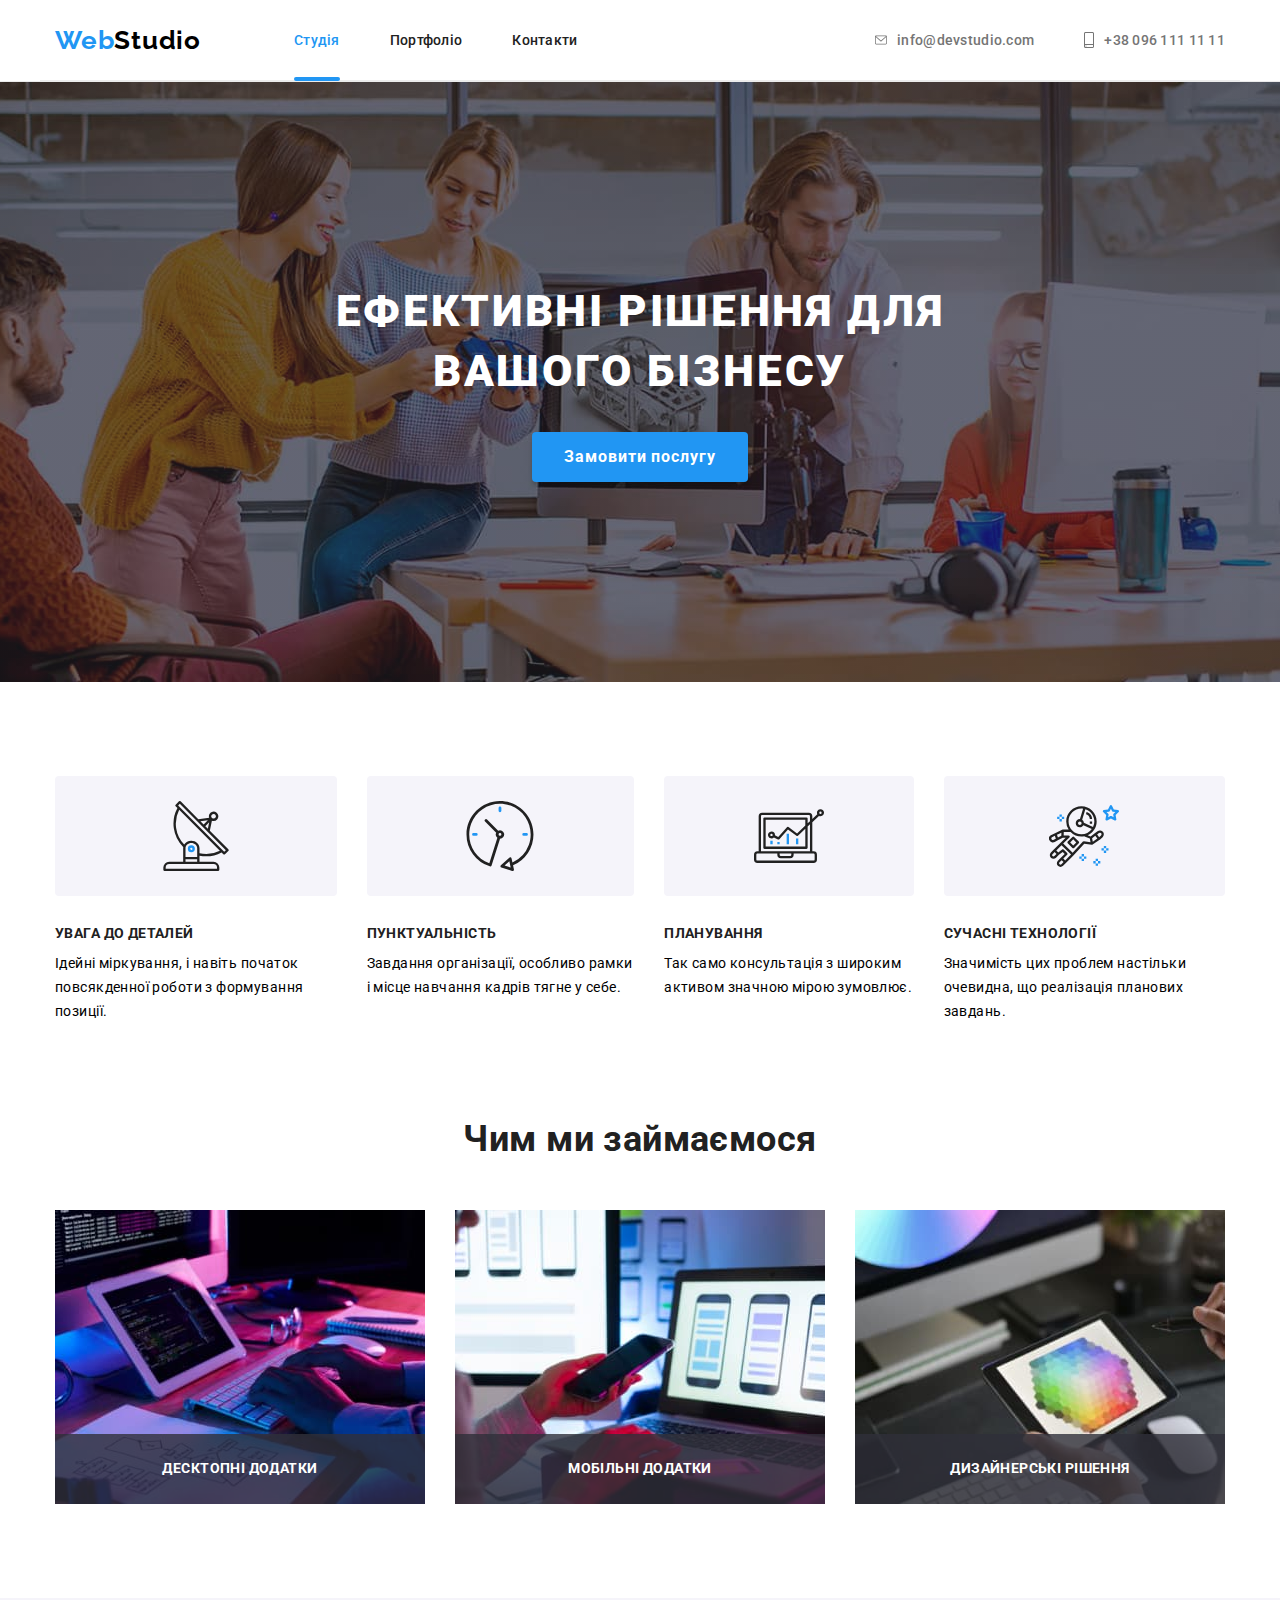
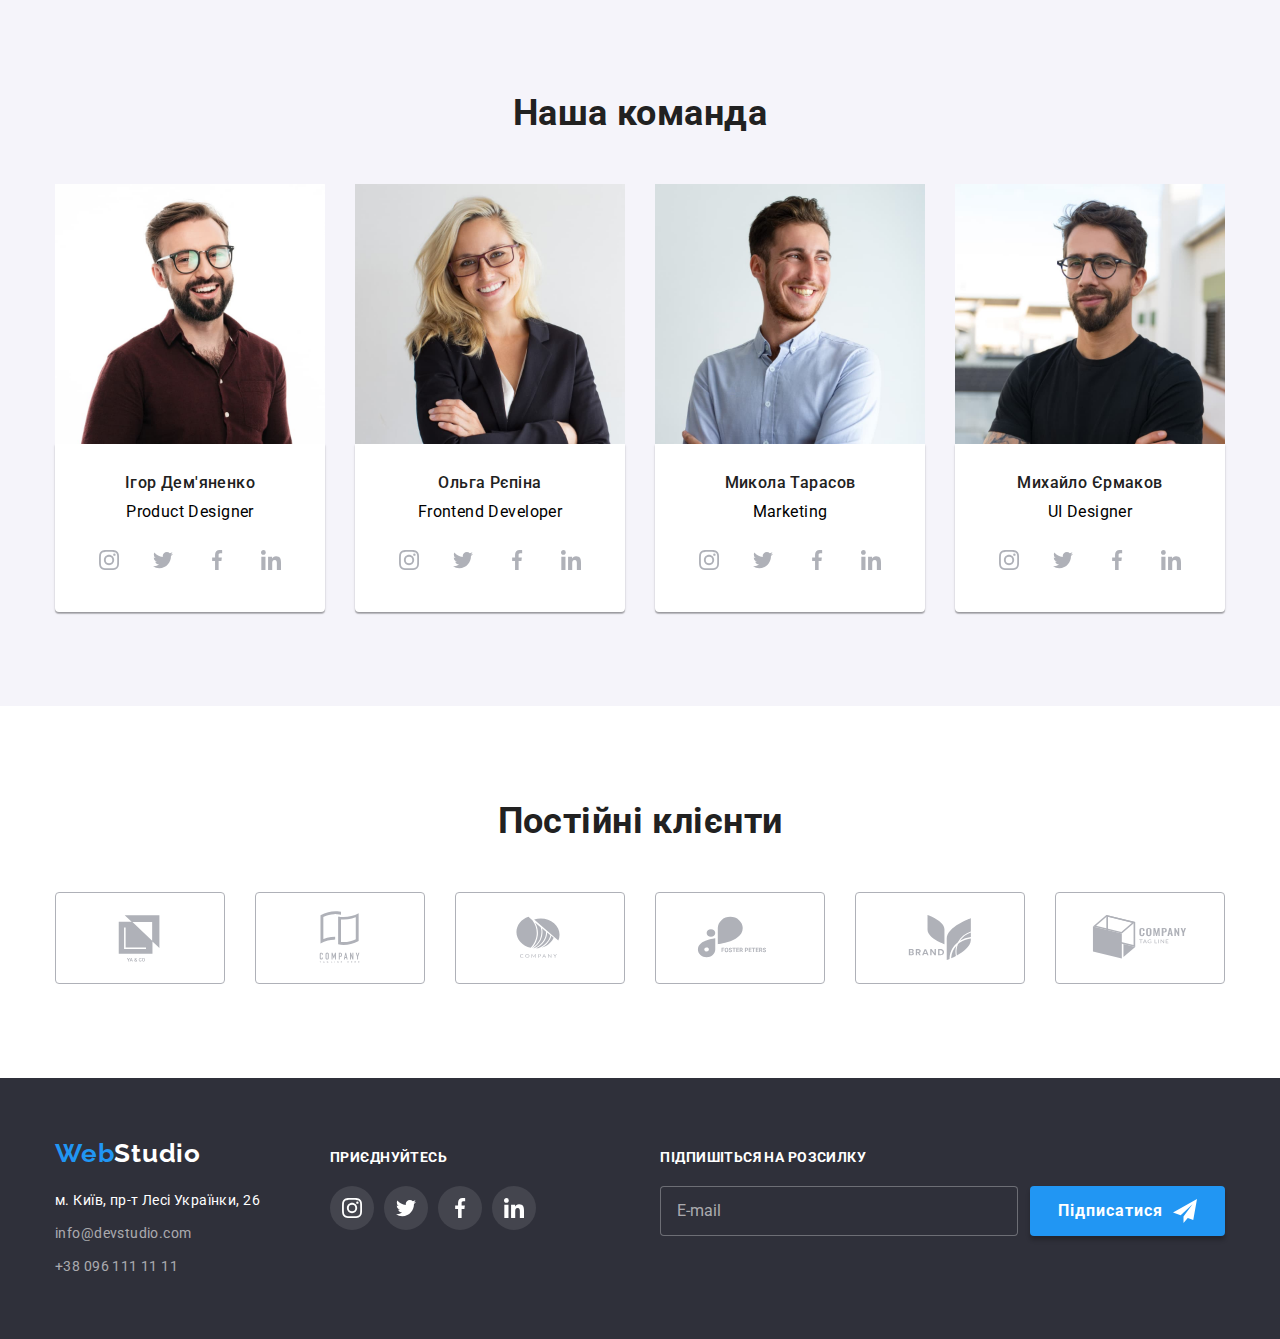
==== commit f727b59a: "saas" ====
--- a/index.html
+++ b/index.html
@@ -13,7 +13,7 @@
       rel="stylesheet"
       href="https://cdnjs.cloudflare.com/ajax/libs/modern-normalize/1.0.0/modern-normalize.min.css"
     />
-    <link rel="stylesheet" href="./css/styles.css" />
+    <link rel="stylesheet" href="./css/main.min.css" />
   </head>
   <body>
     <header class="header">
--- a/css/main.min.css
+++ b/css/main.min.css
@@ -0,0 +1 @@
+body{font-family:"Roboto",sans-serif;font-size:14px;color:var(--primary-text-color);letter-spacing:.03em}h1,h2,h3,h4,h5,h6,p,ul{margin:0;padding:0}img{display:block;max-width:100%;height:auto}address{font-style:normal;margin-top:20px}button{display:block;cursor:pointer;border:none;border-radius:4px}.container{width:1200px;padding:0 15px;margin:0 auto}.section{padding-bottom:94px;padding-top:94px}.list{list-style-type:none;list-style:none;padding-left:0;margin:0}.link{text-decoration:none}.header{border-bottom:1px solid #ececec}.logo{font-family:"Raleway",sans-serif;font-weight:700;font-size:26px;line-height:1.19;letter-spacing:.03em;color:#000;margin-right:93px}.logo__web{color:#2196f3}.nav__list .nav__link--current{color:#2196f3}.current-thumb{position:relative}.nav__link--current::after{content:"";position:absolute;height:4px;width:100%;bottom:-33px;left:0;background:#2196f3;border-radius:2px}.nav__link,.header-contacts__link{padding-top:32px;padding-bottom:32px;font-weight:500;line-height:1.17;letter-spacing:.02em;color:#757575;-webkit-transition:color 250ms cubic-bezier(0.4, 0, 0.2, 1);transition:color 250ms cubic-bezier(0.4, 0, 0.2, 1)}.nav__link{color:#212121}.nav__item:not(.nav__item:last-child){color:#212121;margin-right:50px}.nav__link:hover,.nav__link:focus{color:#2196f3}.header-contacts__link:hover,.header-contacts__link:focus{color:#2196f3}.header .container{display:-webkit-box;display:-ms-flexbox;display:flex;-webkit-box-align:center;-ms-flex-align:center;align-items:center}.nav__list,.header-contacts{display:-webkit-box;display:-ms-flexbox;display:flex}.header-contacts{margin-left:auto}.header-contacts__item:not(.header-contacts__item:last-child){margin-right:50px}.header-contacts__link{display:-webkit-box;display:-ms-flexbox;display:flex;-webkit-box-align:center;-ms-flex-align:center;align-items:center;gap:10px}.benefits__icon,.header-contacts__icon{fill:currentColor}.hero{background-color:#2f303a;background-image:-webkit-gradient(linear, left top, left bottom, from(rgba(47, 48, 58, 0.4)), to(rgba(47, 48, 58, 0.4))),url(../images/main/hero-image.jpg);background-image:linear-gradient(rgba(47, 48, 58, 0.4), rgba(47, 48, 58, 0.4)),url(../images/main/hero-image.jpg);background-repeat:no-repeat;background-position:center;background-size:cover;height:600px;max-width:1600px;text-align:center;padding-top:200px;padding-bottom:200px;margin:0 auto}.hero__title{margin-right:auto;margin-left:auto;margin-bottom:30px;width:696px;font-style:normal;font-weight:900;font-size:44px;line-height:1.36;letter-spacing:.06em;text-transform:uppercase;color:#fff}.hero__button{background:#2196f3;-webkit-box-shadow:0px 4px 4px rgba(0,0,0,.15);box-shadow:0px 4px 4px rgba(0,0,0,.15);font-family:inherit;font-weight:700;font-size:16px;line-height:1.875;letter-spacing:.06em;color:#fff;margin-left:auto;margin-right:auto;padding:10px 32px}.visually-hidden{position:absolute;width:1px;height:1px;margin:-1px;border:0;padding:0;white-space:nowrap;-webkit-clip-path:inset(100%);clip-path:inset(100%);clip:rect(0 0 0 0);overflow:hidden}.benefits__div{background:#f5f4fa;border-radius:4px;margin-bottom:30px;height:120px;display:-webkit-box;display:-ms-flexbox;display:flex;-webkit-box-pack:center;-ms-flex-pack:center;justify-content:center;-webkit-box-align:center;-ms-flex-align:center;align-items:center}.benefits__list{list-style-type:none;display:-webkit-box;display:-ms-flexbox;display:flex}.benefits__item:not(.benefits__item:last-child){margin-right:30px}.benefits__title{font-size:14px;line-height:1.14;text-transform:uppercase;margin-bottom:10px;color:#212121}.benefits__text{line-height:1.71}.function{padding-top:0}.function__thumb{position:relative;overflow:hidden}.function__text{position:absolute;bottom:0;width:100%;display:-webkit-box;display:-ms-flexbox;display:flex;-webkit-box-align:center;-ms-flex-align:center;align-items:center;-webkit-box-pack:center;-ms-flex-pack:center;justify-content:center;height:70px;font-weight:700;line-height:1.14;text-align:center;text-transform:uppercase;color:#fff;background-color:rgba(47,48,58,.8)}.team{background-color:#f5f4fa}.function__list,.team-grid{list-style-type:none;display:-webkit-box;display:-ms-flexbox;display:flex}.function__item:not(.function__item:last-child){margin-right:30px}.team-grid__item:not(.team-grid__item:last-child){margin-right:30px}.function__title,.team__title,.clients__title{font-size:36px;line-height:1.17;text-align:center;margin-bottom:50px;color:#212121}.team-grid__title{font-weight:500;font-size:16px;line-height:1.17;text-align:center;margin-bottom:10px;color:#212121}.team-grid__text{font-size:16px;line-height:1.17;text-align:center;margin-bottom:16px}.social-links{display:-webkit-box;display:-ms-flexbox;display:flex;-webkit-box-align:center;-ms-flex-align:center;align-items:center;-webkit-box-pack:center;-ms-flex-pack:center;justify-content:center;gap:10px}.social-links__link{display:-webkit-box;display:-ms-flexbox;display:flex;-webkit-box-align:center;-ms-flex-align:center;align-items:center;-webkit-box-pack:center;-ms-flex-pack:center;justify-content:center;width:44px;height:44px;border-radius:50%;color:#afb1b8;-webkit-transition:color 250ms cubic-bezier(0.4, 0, 0.2, 1),background-color 250ms cubic-bezier(0.4, 0, 0.2, 1);transition:color 250ms cubic-bezier(0.4, 0, 0.2, 1),background-color 250ms cubic-bezier(0.4, 0, 0.2, 1)}.social-links__link:hover,.social-links__link:focus{color:#fff;background-color:#2196f3}.social-links__icon{fill:currentColor}.team-grid__container{-webkit-box-shadow:0px 1px 3px rgba(0,0,0,.12),0px 1px 1px rgba(0,0,0,.14),0px 2px 1px rgba(0,0,0,.2);box-shadow:0px 1px 3px rgba(0,0,0,.12),0px 1px 1px rgba(0,0,0,.14),0px 2px 1px rgba(0,0,0,.2);border-radius:0px 0px 4px 4px;background-color:#fff;padding-top:30px;padding-bottom:30px}.clients__list{display:-webkit-box;display:-ms-flexbox;display:flex;-webkit-box-align:center;-ms-flex-align:center;align-items:center;-webkit-box-pack:center;-ms-flex-pack:center;justify-content:center;gap:30px}.clients__link{display:-webkit-box;display:-ms-flexbox;display:flex;-webkit-box-align:center;-ms-flex-align:center;align-items:center;-webkit-box-pack:center;-ms-flex-pack:center;justify-content:center;border:1px solid currentColor;border-radius:4px;width:170px;height:92px;color:#afb1b8;-webkit-transition:color var(--anim);transition:color var(--anim)}.clients__link:hover,.clients__link:focus{color:#2196f3}.clients__icon{fill:currentColor}.footer{background-color:#2f303a;padding-top:60px;padding-bottom:60px}.footer__list{display:-webkit-box;display:-ms-flexbox;display:flex;-webkit-box-align:baseline;-ms-flex-align:baseline;align-items:baseline;gap:70px}.joining__text,.join__label{font-weight:700;line-height:1.14;text-transform:uppercase;color:#fff;margin-bottom:20px}.container.footer{display:-webkit-box;display:-ms-flexbox;display:flex;-webkit-box-align:baseline;-ms-flex-align:baseline;align-items:baseline;padding-top:0;padding-bottom:0}.footer__item.joining{margin-left:70px}.social-links__link--footer{display:-webkit-box;display:-ms-flexbox;display:flex;-webkit-box-align:center;-ms-flex-align:center;align-items:center;-webkit-box-pack:center;-ms-flex-pack:center;justify-content:center;width:44px;height:44px;border-radius:50%;color:#fff;background-color:rgba(255,255,255,.1);-webkit-transition:background-color 250ms cubic-bezier(0.4, 0, 0.2, 1);transition:background-color 250ms cubic-bezier(0.4, 0, 0.2, 1)}.social-links__link--footer:hover,.social-links__link--footer:focus{background-color:#2196f3}.footer__logo{font-family:"Raleway",sans-serif;font-weight:700;font-size:26px;line-height:1.19;letter-spacing:.03em;color:#fff;margin-bottom:20px}.address__item:not(.address__item:last-child){margin-bottom:9px}.address__text{font-style:normal;line-height:1.71;color:#fff;-webkit-transition:color 250ms cubic-bezier(0.4, 0, 0.2, 1);transition:color 250ms cubic-bezier(0.4, 0, 0.2, 1)}.address__link{font-style:normal;line-height:1.71;color:rgba(255,255,255,.6);-webkit-transition:color 250ms cubic-bezier(0.4, 0, 0.2, 1);transition:color 250ms cubic-bezier(0.4, 0, 0.2, 1)}.address__link:hover,.address__text:hover,.address__link:focus,.address__text:focus{color:#2196f3}.form-join{margin-left:auto}.join{display:-webkit-box;display:-ms-flexbox;display:flex;-webkit-box-align:baseline;-ms-flex-align:baseline;align-items:baseline;-webkit-box-orient:vertical;-webkit-box-direction:normal;-ms-flex-direction:column;flex-direction:column}.join__subform{display:-webkit-box;display:-ms-flexbox;display:flex;gap:12px}.join__input{border:1px solid rgba(255,255,255,.3);border-radius:4px;padding-left:16px;background-color:#2f303a;width:358px;color:#fff}.join__input::-webkit-input-placeholder{font-weight:400;font-size:16px;line-height:1.25;-webkit-box-align:center;align-items:center;color:rgba(255,255,255,.6)}.join__input::-moz-placeholder{font-weight:400;font-size:16px;line-height:1.25;align-items:center;color:rgba(255,255,255,.6)}.join__input:-ms-input-placeholder{font-weight:400;font-size:16px;line-height:1.25;-ms-flex-align:center;align-items:center;color:rgba(255,255,255,.6)}.join__input::-ms-input-placeholder{font-weight:400;font-size:16px;line-height:1.25;-ms-flex-align:center;align-items:center;color:rgba(255,255,255,.6)}.join__input::placeholder{font-weight:400;font-size:16px;line-height:1.25;-webkit-box-align:center;-ms-flex-align:center;align-items:center;color:rgba(255,255,255,.6)}.join__button,.modal-form-button{background-color:#2196f3;padding:10px 28px;display:-webkit-box;display:-ms-flexbox;display:flex;-webkit-box-align:center;-ms-flex-align:center;align-items:center;font-family:inherit;font-weight:700;font-size:16px;line-height:1.88;text-align:center;letter-spacing:.06em;color:#fff;-webkit-box-shadow:0px 4px 4px rgba(0,0,0,.25);box-shadow:0px 4px 4px rgba(0,0,0,.25);-webkit-transition:background-color 250ms cubic-bezier(0.4, 0, 0.2, 1);transition:background-color 250ms cubic-bezier(0.4, 0, 0.2, 1)}.modal-form-button:hover,.modal-form-button:focus,.join__button:hover,.join__button:focus{background-color:#188ce8}.join__icon{margin-left:10px}.backdrop{position:fixed;top:0;left:0;width:100%;height:100%;background-color:rgba(0,0,0,.2);-webkit-transition:opacity 250ms cubic-bezier(0.4, 0, 0.2, 1),visibility 250ms cubic-bezier(0.4, 0, 0.2, 1);transition:opacity 250ms cubic-bezier(0.4, 0, 0.2, 1),visibility 250ms cubic-bezier(0.4, 0, 0.2, 1)}.backdrop.is-hidden{opacity:0;visibility:hidden;pointer-events:none}.modal{position:absolute;top:50%;left:50%;padding:40px;-webkit-transform:translate(-50%, -50%);transform:translate(-50%, -50%);width:528px;height:581px;background-color:#fff;-webkit-box-shadow:0px 1px 3px rgba(0,0,0,.12),0px 1px 1px rgba(0,0,0,.14),0px 2px 1px rgba(0,0,0,.2);box-shadow:0px 1px 3px rgba(0,0,0,.12),0px 1px 1px rgba(0,0,0,.14),0px 2px 1px rgba(0,0,0,.2);border-radius:4px}.modal-button{position:absolute;top:14px;right:14px;display:-webkit-inline-box;display:-ms-inline-flexbox;display:inline-flex;-webkit-box-align:center;-ms-flex-align:center;align-items:center;-webkit-box-pack:center;-ms-flex-pack:center;justify-content:center;cursor:pointer;padding:0;width:30px;height:30px;border-radius:50%;background:#fff;border:1px solid rgba(0,0,0,.1)}.close-icon{fill:#000;-webkit-transition:fill 250ms cubic-bezier(0.4, 0, 0.2, 1);transition:fill 250ms cubic-bezier(0.4, 0, 0.2, 1)}.modal-button:hover .close-icon,.modal-button:focus .close-icon{fill:#2196f3}.modal-title{display:block;text-align:center;margin-bottom:12px;font-weight:700;font-size:20px;line-height:1.15;color:#212121}.modal-form-div{position:relative}.modal-form-div:not(.modal-form-div:last-child){margin-bottom:10px}.modal-icon{position:absolute;top:50%;left:21px;-webkit-transform:translate(-50%, -50%);transform:translate(-50%, -50%);-webkit-transition:fill 250ms cubic-bezier(0.4, 0, 0.2, 1);transition:fill 250ms cubic-bezier(0.4, 0, 0.2, 1)}.modal-form-input{width:100%;border:1px solid rgba(33,33,33,.2);border-radius:4px;padding:12px 42px;outline-offset:-1px;outline:1px solid rgba(0,0,0,0);-webkit-transition:outline-color 250ms cubic-bezier(0.4, 0, 0.2, 1);transition:outline-color 250ms cubic-bezier(0.4, 0, 0.2, 1)}.modal-form-input:focus{outline-color:#2196f3}.modal-form-input:focus+.modal-icon{fill:#2196f3}.modal-form-label{display:block;margin-bottom:4px}.textarea::-webkit-input-placeholder{font-size:12px;line-height:1.16;letter-spacing:.01em;margin-bottom:4px;color:#757575}.textarea::-moz-placeholder{font-size:12px;line-height:1.16;letter-spacing:.01em;margin-bottom:4px;color:#757575}.textarea:-ms-input-placeholder{font-size:12px;line-height:1.16;letter-spacing:.01em;margin-bottom:4px;color:#757575}.textarea::-ms-input-placeholder{font-size:12px;line-height:1.16;letter-spacing:.01em;margin-bottom:4px;color:#757575}.modal-form-label,.textarea::placeholder{font-size:12px;line-height:1.16;letter-spacing:.01em;margin-bottom:4px;color:#757575}.textarea{display:block;padding:12px 16px;resize:none;margin-bottom:0}.textarea::-webkit-input-placeholder{color:rgba(117,117,117,.5);margin-bottom:0}.textarea::-moz-placeholder{color:rgba(117,117,117,.5);margin-bottom:0}.textarea:-ms-input-placeholder{color:rgba(117,117,117,.5);margin-bottom:0}.textarea::-ms-input-placeholder{color:rgba(117,117,117,.5);margin-bottom:0}.textarea::placeholder{color:rgba(117,117,117,.5);margin-bottom:0}.checkbox-privacy{margin-top:20px;margin-bottom:30px;display:-webkit-box;display:-ms-flexbox;display:flex;-webkit-box-align:center;-ms-flex-align:center;align-items:center;-webkit-box-pack:center;-ms-flex-pack:center;justify-content:center}.modal-form-checkbox{margin-right:8.38px;-webkit-appearance:none;-moz-appearance:none;appearance:none;width:16px;height:15px;border:2px solid #212121;border-radius:2px;outline-offset:-2px;outline:2px solid rgba(0,0,0,0);-webkit-transition:outline-color 250ms cubic-bezier(0.4, 0, 0.2, 1),background-color 250ms cubic-bezier(0.4, 0, 0.2, 1),background-size 250ms cubic-bezier(0.4, 0, 0.2, 1);transition:outline-color 250ms cubic-bezier(0.4, 0, 0.2, 1),background-color 250ms cubic-bezier(0.4, 0, 0.2, 1),background-size 250ms cubic-bezier(0.4, 0, 0.2, 1);background-position:center;background-repeat:no-repeat;background-size:0}.modal-form-checkbox:checked{outline-color:#2196f3;background-color:#2196f3;background-image:url("data:image/svg+xml,%3Csvg width='13' height='10' viewBox='0 0 13 10' fill='none' xmlns='http://www.w3.org/2000/svg'%3E%3Cpath d='M1.95703 4.75166L1.88825 4.68604L1.81923 4.75141L0.93123 5.59258L0.854858 5.66492L0.930974 5.73753L4.42671 9.07236L4.49574 9.1382L4.56476 9.07236L12.069 1.91352L12.1449 1.84116L12.069 1.76881L11.1873 0.927644L11.1183 0.861826L11.0493 0.927611L4.49577 7.17353L1.95703 4.75166Z' fill='white' stroke='white' stroke-width='0.2'/%3E%3C/svg%3E");background-size:11px 8px}.privacy{font-size:14px;line-height:1.71}.privacy-link{color:#2196f3;text-decoration:underline;cursor:pointer}.modal-form-button{display:block;margin-left:auto;margin-right:auto;padding:10px 50px}.button-list,.img-list{display:-webkit-box;display:-ms-flexbox;display:flex;-ms-flex-wrap:wrap;flex-wrap:wrap}.button-list{-webkit-box-pack:center;-ms-flex-pack:center;justify-content:center;margin-bottom:50px}.button-list__item:not(.button-list__item:last-child){margin-right:8px}.button-list__button{font-family:inherit;font-weight:500;font-size:16px;line-height:1.62;text-align:center;letter-spacing:.03em;padding:6px 22px;background-color:#f5f4fa;color:#212121;border:0;-webkit-transition:color 250ms cubic-bezier(0.4, 0, 0.2, 1),background 250ms cubic-bezier(0.4, 0, 0.2, 1),-webkit-box-shadow 250ms cubic-bezier(0.4, 0, 0.2, 1);transition:color 250ms cubic-bezier(0.4, 0, 0.2, 1),background 250ms cubic-bezier(0.4, 0, 0.2, 1),-webkit-box-shadow 250ms cubic-bezier(0.4, 0, 0.2, 1);transition:color 250ms cubic-bezier(0.4, 0, 0.2, 1),background 250ms cubic-bezier(0.4, 0, 0.2, 1),box-shadow 250ms cubic-bezier(0.4, 0, 0.2, 1);transition:color 250ms cubic-bezier(0.4, 0, 0.2, 1),background 250ms cubic-bezier(0.4, 0, 0.2, 1),box-shadow 250ms cubic-bezier(0.4, 0, 0.2, 1),-webkit-box-shadow 250ms cubic-bezier(0.4, 0, 0.2, 1)}.button-list__button:hover,.button-list__button:focus,.button-list__button:active{color:#fff;background:#2196f3;-webkit-box-shadow:0px 3px 1px rgba(0,0,0,.1),0px 1px 2px rgba(0,0,0,.08),0px 2px 2px rgba(0,0,0,.12);box-shadow:0px 3px 1px rgba(0,0,0,.1),0px 1px 2px rgba(0,0,0,.08),0px 2px 2px rgba(0,0,0,.12)}.img-list__item:not(.img-list__item:nth-child(3n)){margin-right:30px}.img-list__item:not(.img-list__item:nth-child(n+7)){margin-bottom:30px}.img-list__link{display:block;color:inherit}.product{position:relative;overflow:hidden}.product__overlay{position:absolute;bottom:0;-webkit-transform:translateY(100%);transform:translateY(100%);width:100%;height:100%;padding-left:24px;padding-right:24px;display:-webkit-box;display:-ms-flexbox;display:flex;-webkit-box-align:center;-ms-flex-align:center;align-items:center;font-size:18px;line-height:1.56;color:#fff;background-color:#2196f3;-webkit-transition:-webkit-transform 250ms cubic-bezier(0.4, 0, 0.2, 1),-webkit-box-shadow 250ms cubic-bezier(0.4, 0, 0.2, 1);transition:-webkit-transform 250ms cubic-bezier(0.4, 0, 0.2, 1),-webkit-box-shadow 250ms cubic-bezier(0.4, 0, 0.2, 1);transition:transform 250ms cubic-bezier(0.4, 0, 0.2, 1),box-shadow 250ms cubic-bezier(0.4, 0, 0.2, 1);transition:transform 250ms cubic-bezier(0.4, 0, 0.2, 1),box-shadow 250ms cubic-bezier(0.4, 0, 0.2, 1),-webkit-transform 250ms cubic-bezier(0.4, 0, 0.2, 1),-webkit-box-shadow 250ms cubic-bezier(0.4, 0, 0.2, 1)}.img-list__link:hover,.img-list__link:focus{-webkit-box-shadow:0px 1px 1px rgba(0,0,0,.12),0px 4px 4px rgba(0,0,0,.06),1px 4px 6px rgba(0,0,0,.16);box-shadow:0px 1px 1px rgba(0,0,0,.12),0px 4px 4px rgba(0,0,0,.06),1px 4px 6px rgba(0,0,0,.16)}.img-list__link:hover .product__overlay,.img-list__link:focus .product__overlay{-webkit-transform:translateY(0%);transform:translateY(0%)}.product__container{border:1px solid #eee;padding-top:20px;padding-right:23px;padding-left:24px;padding-bottom:20px}.product__title{font-size:18px;line-height:2;letter-spacing:.06em;color:#212121;margin-bottom:4px}.product__label{font-size:16px;line-height:1.88}/*# sourceMappingURL=main.min.css.map */